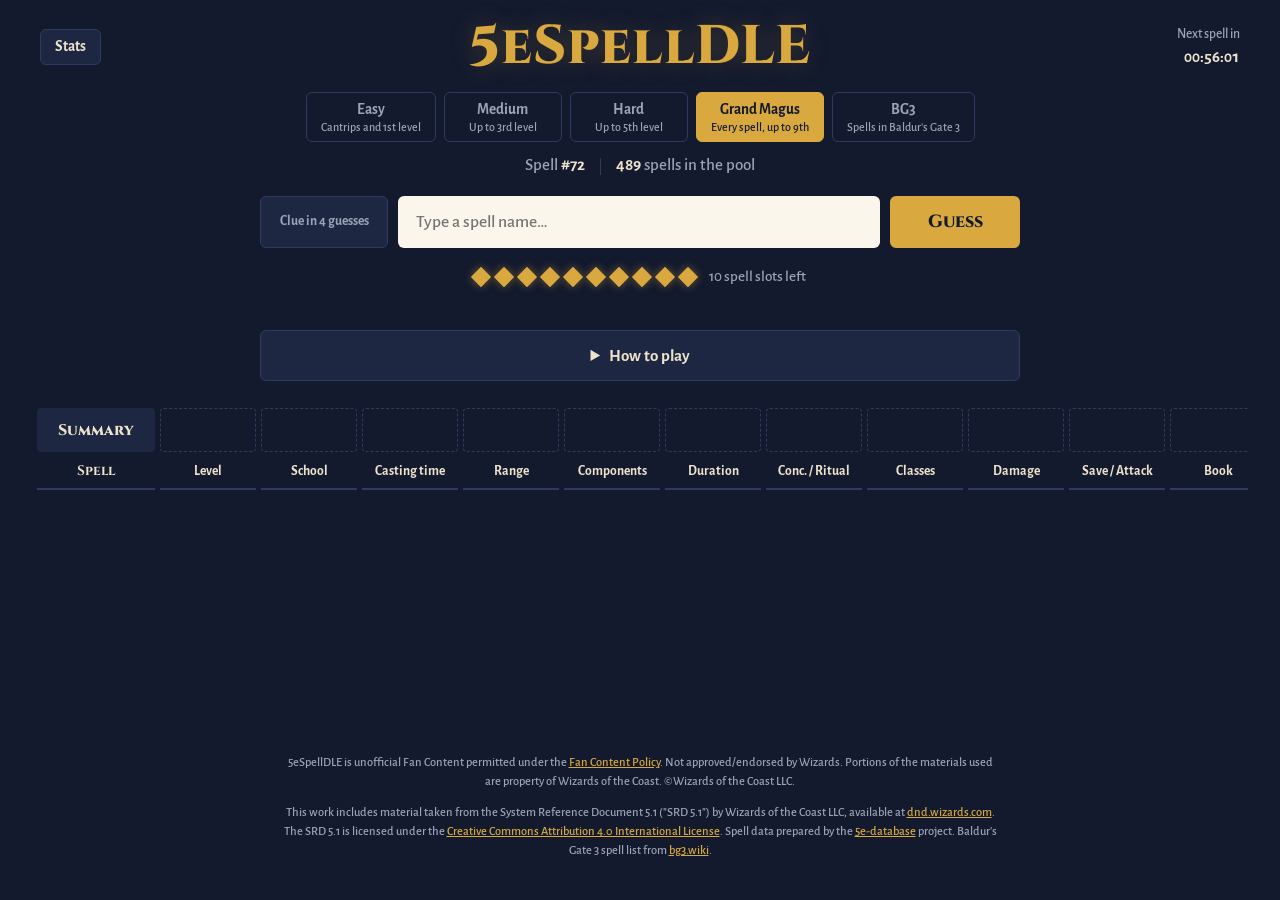
==== index.html @ 7372e5eb "Added difficulty/gamemodes" ====
<!DOCTYPE html>
<html lang="en">
<head>
  <meta charset="utf-8">
  <meta name="viewport" content="width=device-width, initial-scale=1">
  <title>5eSpellDLE – guess the daily D&amp;D 5e spell</title>
  <meta name="description" content="A daily guessing game for Dungeons & Dragons 5th edition spells.">
  <link rel="icon" href="data:image/svg+xml,<svg xmlns='http://www.w3.org/2000/svg' viewBox='0 0 100 100'><text y='.9em' font-size='90'>📜</text></svg>">
  <link rel="preconnect" href="https://fonts.googleapis.com">
  <link rel="preconnect" href="https://fonts.gstatic.com" crossorigin>
  <link href="https://fonts.googleapis.com/css2?family=Cinzel:wght@600;800&family=Alegreya+Sans:wght@400;500;700;800&display=swap" rel="stylesheet">
  <link rel="stylesheet" href="style.css">
</head>
<body>
  <header class="top">
    <button class="icon-btn" id="stats-btn" type="button" aria-haspopup="dialog">Stats</button>
    <h1 class="title">5eSpellDLE</h1>
    <div class="next">
      <span>Next spell in</span>
      <strong id="countdown">--:--:--</strong>
    </div>
  </header>

  <nav class="modes" id="modes" aria-label="Game mode"></nav>

  <main>
    <p class="meta">
      Spell <strong id="puzzle-no">#1</strong>
      <span class="sep" aria-hidden="true"></span>
      <strong id="spell-count">0</strong> spells in the pool
    </p>

    <div class="guess-bar">
      <button type="button" class="clue-btn" id="clue-btn" disabled>Clue in 4 guesses</button>
      <div class="combo">
        <input id="guess-input" type="text" autocomplete="off" spellcheck="false"
               placeholder="Type a spell name…"
               role="combobox" aria-autocomplete="list" aria-expanded="false" aria-controls="suggestions">
        <ul id="suggestions" role="listbox" hidden></ul>
      </div>
      <button type="button" class="guess-btn" id="guess-btn">Guess</button>
    </div>

    <p id="clue" class="clue" hidden></p>

    <div class="slots-row">
      <div id="slots" class="slots" aria-hidden="true"></div>
      <span id="slots-label">10 spell slots left</span>
    </div>

    <p id="message" class="message" role="status" aria-live="polite"></p>

    <section id="result" class="result" hidden></section>

    <details class="how">
      <summary>How to play</summary>
      <p>Guess today's spell. Each mode has its own daily spell, so you can play all of them. Each guess shows how its properties compare with the answer.</p>
      <ul>
        <li><span class="chip good">Green</span> is an exact match.</li>
        <li><span class="chip part">Yellow</span> is a partial match: some components, classes, damage types or saves overlap.</li>
        <li><span class="chip bad">Red</span> is no match. An arrow means the answer's level, casting time, range or duration is higher (▲) or lower (▼). On Book, ▲ means the answer comes from a newer book.</li>
      </ul>
      <p>Books run in release order: PHB, SCAG, Xanathar's, Tasha's, Fizban's, Strixhaven. Class lists are as printed in each book, without Tasha's optional additions. BG3 mode uses tabletop stats, and accepts BG3 names like Bone Chill.</p>
      <p>You have 10 spell slots. After 4 guesses you can reveal a clue. A new spell appears at midnight, your time.</p>
    </details>

    <div class="board-wrap">
      <table class="board" id="board">
        <thead>
          <tr class="summary" id="summary-row"></tr>
          <tr id="header-row"></tr>
        </thead>
        <tbody id="rows"></tbody>
      </table>
    </div>
  </main>

  <dialog id="stats-dialog" class="stats">
    <form method="dialog"><button class="close" aria-label="Close stats">×</button></form>
    <h2 id="stats-title">Your stats</h2>
    <div class="stat-grid" id="stat-grid"></div>
    <h3>Guess distribution</h3>
    <ol class="dist" id="dist"></ol>
  </dialog>

  <footer>
    <p>5eSpellDLE is unofficial Fan Content permitted under the <a href="https://company.wizards.com/en/legal/fancontentpolicy">Fan Content Policy</a>. Not approved/endorsed by Wizards. Portions of the materials used are property of Wizards of the Coast. ©Wizards of the Coast LLC.</p>
    <p>This work includes material taken from the System Reference Document 5.1 ("SRD 5.1") by Wizards of the Coast LLC, available at
      <a href="https://dnd.wizards.com/resources/systems-reference-document">dnd.wizards.com</a>. The SRD 5.1 is licensed under the
      <a href="https://creativecommons.org/licenses/by/4.0/legalcode">Creative Commons Attribution 4.0 International License</a>.
      Spell data prepared by the <a href="https://github.com/5e-bits/5e-database">5e-database</a> project. Baldur's Gate 3 spell list from <a href="https://bg3.wiki">bg3.wiki</a>.</p>
  </footer>

  <script src="spells.js"></script>
  <script src="game.js"></script>
</body>
</html>
---- style.css ----
/* ---------- Design tokens ---------- */
:root {
  --night: #131a2e;      /* page background */
  --panel: #1d2742;      /* inputs, dialogs */
  --line: #2f3b5e;       /* borders */
  --parchment: #ede3cc;  /* main text */
  --muted: #9aa3b8;      /* secondary text */
  --gold: #d9a93f;       /* title, spell slots, focus */
  --good: #3e8e57;       /* exact match */
  --part: #c79628;       /* partial match */
  --bad: #93302a;        /* no match */
  --tile-w: 96px;
  --name-w: 118px;
  --tile-h: 76px;
  --display: "Cinzel", "Trajan Pro", Georgia, serif;
  --body: "Alegreya Sans", "Segoe UI", system-ui, sans-serif;
}

* { box-sizing: border-box; }

body {
  margin: 0;
  background: var(--night);
  color: var(--parchment);
  font: 500 17px/1.5 var(--body);
  min-height: 100vh;
  display: flex;
  flex-direction: column;
}

a { color: var(--gold); }

:focus-visible { outline: 2px solid var(--gold); outline-offset: 2px; }

/* ---------- Header ---------- */
.top {
  display: grid;
  grid-template-columns: 1fr auto 1fr;
  align-items: center;
  padding: 20px clamp(12px, 4vw, 40px) 4px;
}

.title {
  margin: 0;
  font: 800 clamp(2rem, 6vw, 3.4rem)/1 var(--display);
  color: var(--gold);
  letter-spacing: 0.02em;
  text-shadow: 0 0 24px rgba(217, 169, 63, 0.25);
}

.next { justify-self: end; text-align: right; font-size: 0.85rem; color: var(--muted); }
.next strong { display: block; color: var(--parchment); font-size: 1.05rem; font-variant-numeric: tabular-nums; }

.icon-btn {
  justify-self: start;
  background: var(--panel);
  color: var(--parchment);
  border: 1px solid var(--line);
  border-radius: 6px;
  padding: 8px 14px;
  font: 700 0.95rem var(--body);
  cursor: pointer;
}
.icon-btn:hover { border-color: var(--gold); }

/* ---------- Mode selector ---------- */
.modes {
  display: flex;
  flex-wrap: wrap;
  justify-content: center;
  gap: 8px;
  margin: 14px auto 0;
  padding: 0 12px;
}
.mode {
  display: flex;
  flex-direction: column;
  align-items: center;
  min-width: 118px;
  padding: 8px 14px 7px;
  color: var(--muted);
  background: transparent;
  border: 1px solid var(--line);
  border-radius: 6px;
  font: 700 0.95rem/1.2 var(--body);
  cursor: pointer;
}
.mode small { font-weight: 500; font-size: 0.75rem; }
.mode:hover { color: var(--parchment); border-color: var(--muted); }
.mode[aria-pressed="true"] { color: var(--night); background: var(--gold); border-color: var(--gold); }
.mode .done { margin-left: 4px; }

/* ---------- Main column ---------- */
main {
  flex: 1;
  width: 100%;
  max-width: 1320px;
  margin: 0 auto;
  padding: 0 clamp(12px, 3vw, 32px);
}

.meta { text-align: center; color: var(--muted); margin: 10px 0 18px; }
.meta strong { color: var(--parchment); }
.sep { display: inline-block; width: 1px; height: 1em; background: var(--line); margin: 0 12px; vertical-align: middle; }

/* ---------- Guess bar ---------- */
.guess-bar {
  display: flex;
  gap: 10px;
  justify-content: center;
  align-items: stretch;
  max-width: 760px;
  margin: 0 auto;
}

.combo { position: relative; flex: 1; }

#guess-input {
  width: 100%;
  height: 52px;
  padding: 0 16px;
  font: 500 1.1rem var(--body);
  color: #1a1a1a;
  background: #faf6ec;
  border: 2px solid transparent;
  border-radius: 6px;
}
#guess-input:focus { outline: none; border-color: var(--gold); }

#suggestions {
  position: absolute;
  z-index: 10;
  top: calc(100% + 4px);
  left: 0; right: 0;
  margin: 0; padding: 4px;
  list-style: none;
  background: var(--panel);
  border: 1px solid var(--line);
  border-radius: 6px;
  box-shadow: 0 12px 30px rgba(0, 0, 0, 0.45);
  max-height: 320px;
  overflow-y: auto;
}
#suggestions li {
  display: flex;
  justify-content: space-between;
  gap: 12px;
  padding: 8px 12px;
  border-radius: 4px;
  cursor: pointer;
}
#suggestions li small { color: var(--muted); }
#suggestions li[aria-selected="true"], #suggestions li:hover { background: var(--line); }

.guess-btn {
  min-width: 130px;
  font: 800 1.1rem var(--display);
  color: var(--night);
  background: var(--gold);
  border: none;
  border-radius: 6px;
  cursor: pointer;
}
.guess-btn:hover { filter: brightness(1.1); }
.guess-btn:disabled { opacity: 0.4; cursor: default; filter: none; }

.clue-btn {
  width: 128px;
  font: 700 0.85rem/1.2 var(--body);
  color: var(--parchment);
  background: var(--panel);
  border: 1px solid var(--line);
  border-radius: 6px;
  cursor: pointer;
}
.clue-btn:disabled { color: var(--muted); cursor: default; }
.clue-btn:not(:disabled) { border-color: var(--gold); }

.clue {
  max-width: 760px;
  margin: 14px auto 0;
  padding: 12px 16px;
  background: var(--panel);
  border-left: 3px solid var(--gold);
  font-style: italic;
}

/* ---------- Spell slots (lives) ---------- */
.slots-row {
  display: flex;
  justify-content: center;
  align-items: center;
  gap: 14px;
  margin: 18px 0 4px;
  color: var(--muted);
  font-size: 0.95rem;
}
.slots { display: flex; gap: 9px; }
.slot {
  width: 14px; height: 14px;
  transform: rotate(45deg);
  border: 2px solid var(--gold);
  background: var(--gold);
  box-shadow: 0 0 8px rgba(217, 169, 63, 0.5);
  transition: background 0.3s, box-shadow 0.3s;
}
.slot.spent { background: transparent; box-shadow: none; opacity: 0.5; }

.message { text-align: center; min-height: 1.5em; margin: 6px 0; color: var(--gold); }

/* ---------- Result banner ---------- */
.result {
  max-width: 760px;
  margin: 8px auto 18px;
  padding: 20px;
  text-align: center;
  background: var(--panel);
  border: 1px solid var(--gold);
  border-radius: 8px;
}
.result h2 { margin: 0 0 6px; font: 800 1.6rem var(--display); color: var(--gold); }
.result p { margin: 4px 0 14px; }
.result button {
  padding: 10px 22px;
  font: 800 1rem var(--display);
  color: var(--night);
  background: var(--gold);
  border: none;
  border-radius: 6px;
  cursor: pointer;
}

/* ---------- How to play ---------- */
.how {
  max-width: 760px;
  margin: 10px auto 22px;
  background: var(--panel);
  border: 1px solid var(--line);
  border-radius: 6px;
  padding: 0 16px;
}
.how summary { cursor: pointer; padding: 12px 0; font-weight: 700; text-align: center; }
.how ul { padding-left: 20px; }
.how li { margin-bottom: 6px; }
.chip { padding: 1px 8px; border-radius: 4px; font-weight: 700; color: #fff; }
.chip.good { background: var(--good); }
.chip.part { background: var(--part); }
.chip.bad { background: var(--bad); }

/* ---------- Board ---------- */
.board-wrap { overflow-x: auto; padding-bottom: 12px; }

.board { border-collapse: separate; border-spacing: 5px; margin: 0 auto; table-layout: fixed; }
.board th, .board td { width: var(--tile-w); min-width: var(--tile-w); max-width: var(--tile-w); hyphens: auto; }
.board .name-col, .board .name, .board .label { width: var(--name-w); min-width: var(--name-w); max-width: var(--name-w); }

.board th {
  width: var(--tile-w);
  padding: 6px 4px 8px;
  font: 700 0.85rem/1.2 var(--body);
  color: var(--parchment);
  border-bottom: 2px solid var(--line);
  vertical-align: bottom;
}
.board th.name-col { font-family: var(--display); }

.tile {
  position: relative;
  width: var(--tile-w);
  height: var(--tile-h);
  padding: 6px 3px;
  text-align: center;
  vertical-align: middle;
  font: 700 0.85rem/1.2 var(--body);
  color: #fff;
  text-shadow: 0 1px 2px rgba(0, 0, 0, 0.6);
  border-radius: 4px;
  overflow: hidden;
}
.tile span { position: relative; z-index: 1; }
.tile.good { background: var(--good); }
.tile.part { background: var(--part); }
.tile.bad  { background: var(--bad); }

/* Big faded arrow behind the text, like the higher/lower hints in the reference game */
.tile.up::before, .tile.down::before {
  position: absolute;
  inset: 0;
  display: grid;
  place-items: center;
  font-size: 4.2rem;
  line-height: 1;
  color: rgba(0, 0, 0, 0.32);
  text-shadow: none;
}
.tile.up::before   { content: "▲"; }
.tile.down::before { content: "▼"; }

.tile.name {
  background: var(--panel);
  border: 1px solid var(--line);
  font-family: var(--display);
  font-size: 0.85rem;
  color: var(--parchment);
}

.summary td {
  height: 44px;
  font-size: 0.8rem;
}
.summary td.empty { background: transparent; border: 1px dashed var(--line); }
.summary td.label {
  font: 800 0.95rem var(--display);
  color: var(--parchment);
  background: var(--panel);
  text-shadow: none;
}
.summary td.bounds { background: var(--panel); color: var(--parchment); border: 1px solid var(--line); text-shadow: none; }

/* Reveal: each tile of a new guess flips in, one after another */
.tile.reveal { animation: flip 0.45s ease-out both; }
@keyframes flip {
  from { transform: rotateX(90deg); opacity: 0; }
  to   { transform: rotateX(0); opacity: 1; }
}
.shake { animation: shake 0.35s; }
@keyframes shake {
  25% { transform: translateX(-6px); }
  75% { transform: translateX(6px); }
}

@media (prefers-reduced-motion: reduce) {
  .tile.reveal, .shake { animation: none; }
}

/* ---------- Stats dialog ---------- */
.stats {
  width: min(420px, 92vw);
  background: var(--panel);
  color: var(--parchment);
  border: 1px solid var(--gold);
  border-radius: 8px;
  padding: 22px 24px;
}
.stats::backdrop { background: rgba(5, 8, 18, 0.7); }
.stats h2 { margin: 0 0 14px; font: 800 1.4rem var(--display); color: var(--gold); text-align: center; }
.stats h3 { margin: 20px 0 8px; font-size: 1rem; }
.close {
  position: absolute; top: 8px; right: 12px;
  background: none; border: none; color: var(--muted);
  font-size: 1.6rem; cursor: pointer;
}
.stat-grid { display: grid; grid-template-columns: repeat(4, 1fr); text-align: center; }
.stat-grid strong { display: block; font: 800 1.6rem var(--display); }
.stat-grid span { font-size: 0.8rem; color: var(--muted); }
.dist { list-style: none; margin: 0; padding: 0; }
.dist li { display: flex; align-items: center; gap: 8px; margin: 3px 0; font-size: 0.85rem; }
.dist li b { width: 1.5em; text-align: right; }
.dist .bar { background: var(--line); color: var(--parchment); padding: 1px 8px; border-radius: 3px; min-width: 24px; text-align: right; }
.dist .bar.today { background: var(--good); }

/* ---------- Footer ---------- */
footer {
  max-width: 760px;
  margin: 30px auto 0;
  padding: 16px 20px 28px;
  font-size: 0.78rem;
  color: var(--muted);
  text-align: center;
}

/* ---------- Small screens ---------- */
@media (max-width: 640px) {
  :root { --tile-w: 86px; --tile-h: 66px; --name-w: 96px; }
  .top { grid-template-columns: auto 1fr auto; gap: 8px; }
  .title { text-align: center; }
  .guess-bar { flex-wrap: wrap; }
  .combo { flex-basis: 100%; order: -1; }
  .clue-btn, .guess-btn { flex: 1; height: 44px; }
  .tile { font-size: 0.8rem; }
}

/* Keep the spell name visible while scrolling the board sideways on phones */
.board .name, .board .name-col, .summary .label { position: sticky; left: 0; z-index: 2; }
.board .name-col { background: var(--night); }

/* Local-testing reset button (only added on localhost / file://) */
.dev-reset {
  position: fixed;
  left: 12px;
  bottom: 12px;
  z-index: 20;
  padding: 6px 12px;
  font: 700 0.8rem var(--body);
  color: var(--parchment);
  background: var(--bad);
  border: 1px dashed var(--parchment);
  border-radius: 6px;
  opacity: 0.8;
  cursor: pointer;
}
.dev-reset:hover { opacity: 1; }
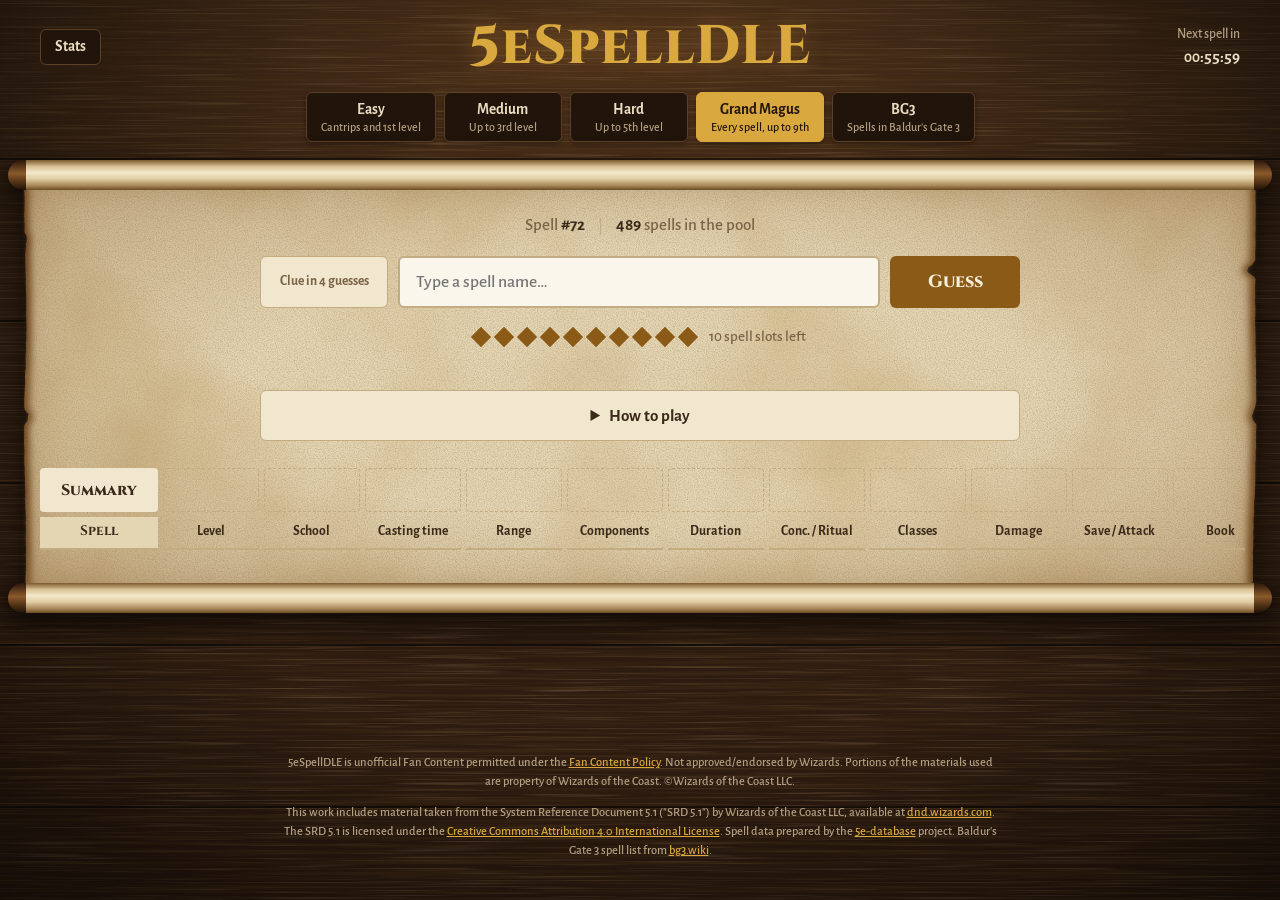
==== commit 184e8a9c: "Updated styling for plain scroll gameboard" ====
--- a/index.html
+++ b/index.html
@@ -24,6 +24,7 @@
   <nav class="modes" id="modes" aria-label="Game mode"></nav>
 
   <main>
+    <div class="paper" aria-hidden="true"></div>
     <p class="meta">
       Spell <strong id="puzzle-no">#1</strong>
       <span class="sep" aria-hidden="true"></span>
--- a/style.css
+++ b/style.css
@@ -1,6 +1,9 @@
 /* ---------- Design tokens ---------- */
 :root {
-  --night: #131a2e;      /* page background */
+  --night: #131a2e;      /* page background colour */
+  --on-gold: #131a2e;    /* text on gold buttons */
+  --texture: none;       /* layered background images (set per theme) */
+  --title-glow: rgba(217, 169, 63, 0.25);
   --panel: #1d2742;      /* inputs, dialogs */
   --line: #2f3b5e;       /* borders */
   --parchment: #ede3cc;  /* main text */
@@ -16,11 +19,148 @@
   --body: "Alegreya Sans", "Segoe UI", system-ui, sans-serif;
 }
 
+/* ---------- Themes ----------
+   Textures are inline SVG noise filters: horizontal streaks for wood grain,
+   fine fibres plus large blotches for parchment. No image files needed. */
+
+/* Tavern: dark oak planks, warm candlelight from above */
+:root[data-theme="tavern"] {
+  --night: #2e1c10;
+  --panel: #21140b;
+  --line: #5c3f27;
+  --parchment: #eadcc0;
+  --muted: #b3a081;
+  --on-gold: #24160c;
+  --title-glow: rgba(255, 176, 80, 0.3);
+  --texture:
+    radial-gradient(ellipse 90% 55% at 50% 0%, rgba(255, 170, 80, 0.13), transparent 70%),
+    radial-gradient(ellipse at center, transparent 50%, rgba(0, 0, 0, 0.55) 100%),
+    repeating-linear-gradient(to bottom,
+      transparent 0 158px,
+      rgba(0, 0, 0, 0.55) 158px 160px,
+      rgba(255, 220, 170, 0.05) 160px 161px,
+      transparent 161px 162px),
+    url("data:image/svg+xml,%3Csvg xmlns='http://www.w3.org/2000/svg' width='640' height='640'%3E%3Cfilter id='g' x='0' y='0' width='100%25' height='100%25'%3E%3CfeTurbulence type='fractalNoise' baseFrequency='0.0035 0.28' numOctaves='4' seed='11' stitchTiles='stitch'/%3E%3CfeColorMatrix values='0 0 0 0 0.07 0 0 0 0 0.035 0 0 0 0 0.01 1.1 0 0 0 -0.45'/%3E%3C/filter%3E%3Crect width='100%25' height='100%25' filter='url(%23g)'/%3E%3C/svg%3E"),
+    url("data:image/svg+xml,%3Csvg xmlns='http://www.w3.org/2000/svg' width='640' height='640'%3E%3Cfilter id='h' x='0' y='0' width='100%25' height='100%25'%3E%3CfeTurbulence type='fractalNoise' baseFrequency='0.008 0.6' numOctaves='2' seed='4' stitchTiles='stitch'/%3E%3CfeColorMatrix values='0 0 0 0 0.75 0 0 0 0 0.5 0 0 0 0 0.28 0 0.7 0 0 -0.38'/%3E%3C/filter%3E%3Crect width='100%25' height='100%25' filter='url(%23h)'/%3E%3C/svg%3E"),
+    linear-gradient(to bottom, #3a2414, #2a190e);
+}
+
+/* Parchment: aged paper for the scroll. Only the play area (and stats) is
+   parchment; the page keeps whatever background data-theme gives it. */
+[data-scroll] main,
+[data-scroll] .stats {
+  --night: #e4d5b3;
+  --panel: #f1e7cf;
+  --line: #c3ab82;
+  --parchment: #3b2a19;   /* "parchment" is the text token; here it's ink */
+  --muted: #7a6346;
+  --gold: #8a5a16;
+  --on-gold: #f7eedb;
+  --title-glow: rgba(138, 90, 22, 0.18);
+  --texture:
+    radial-gradient(ellipse at center, transparent 45%, rgba(120, 75, 25, 0.35) 100%),
+    url("data:image/svg+xml,%3Csvg xmlns='http://www.w3.org/2000/svg' width='700' height='700'%3E%3Cfilter id='m' x='0' y='0' width='100%25' height='100%25'%3E%3CfeTurbulence type='fractalNoise' baseFrequency='0.006' numOctaves='4' seed='3' stitchTiles='stitch'/%3E%3CfeColorMatrix values='0 0 0 0 0.55 0 0 0 0 0.38 0 0 0 0 0.16 1.1 0 0 0 -0.48'/%3E%3C/filter%3E%3Crect width='100%25' height='100%25' filter='url(%23m)'/%3E%3C/svg%3E"),
+    url("data:image/svg+xml,%3Csvg xmlns='http://www.w3.org/2000/svg' width='300' height='300'%3E%3Cfilter id='f' x='0' y='0' width='100%25' height='100%25'%3E%3CfeTurbulence type='fractalNoise' baseFrequency='0.9' numOctaves='2' seed='8' stitchTiles='stitch'/%3E%3CfeColorMatrix values='0 0 0 0 0.35 0 0 0 0 0.25 0 0 0 0 0.12 0.9 0 0 0 -0.35'/%3E%3C/filter%3E%3Crect width='100%25' height='100%25' filter='url(%23f)'/%3E%3C/svg%3E");
+}
+[data-scroll] #guess-input { border-color: var(--line); }
+[data-scroll] .slot { box-shadow: none; }
+
+/* data-scroll: the play area is an unrolled scroll lying on the page background,
+   with a roller at the top and bottom. data-scroll's value picks the variant
+   (only "plain" for now); a variant only changes the knobs below. */
+[data-scroll] main {
+  --roll-h: 30px;
+  --roll-over: 14px;   /* how far the rollers stick out past the paper */
+  /* Variant knobs */
+  --paper-base: var(--night);                     /* parchment colour under the texture */
+  --paper-art: linear-gradient(transparent, transparent); /* decoration drawn on the paper */
+  --rim-bg: var(--texture), #5e3512;              /* what shows along the torn edge */
+  --paper-glow: drop-shadow(0 0 0 transparent);   /* glow that follows the torn outline */
+  --cap: linear-gradient(to bottom, #2a170a, #8a5a2c 45%, #5a3718 70%, #1f1107);  /* roller end caps */
+  position: relative;
+  flex: 0 0 auto;
+  width: min(1320px, 100% - 2 * max(20px, var(--roll-over) + 8px));
+  margin: calc(18px + var(--roll-h) / 2) auto calc(var(--roll-h) / 2);
+  padding: calc(var(--roll-h) / 2 + 12px) clamp(12px, 1vw, 28px) calc(var(--roll-h) / 2 + 16px);
+  color: var(--parchment);   /* body's text colour resolves to the page's ink, so reset it on the paper */
+  isolation: isolate;
+  /* Shadow follows the torn outline of the paper, not the element's box */
+  filter: drop-shadow(0 14px 16px rgba(0, 0, 0, 0.5)) drop-shadow(0 3px 4px rgba(0, 0, 0, 0.35));
+}
+
+/* The paper sits behind main's content on its own layer so the torn-edge masks
+   don't also clip the rollers. Three layers:
+     .paper          unmasked, carries the glow so it can follow the torn shape
+     .paper::before  the rim colour, cut to the torn outline
+     .paper::after   the clean parchment, same tear pulled inward and blurred,
+                     so the rim shows as a soft band that follows every bite */
+.paper { display: none; }
+[data-scroll] .paper {
+  display: block;
+  position: absolute;
+  inset: 0;
+  z-index: -1;
+  filter: var(--paper-glow);
+}
+[data-scroll] .paper::before,
+[data-scroll] .paper::after {
+  content: "";
+  position: absolute;
+  inset: 0;
+  --edge-mask:
+    var(--edge-left) left top / var(--tear-w) auto repeat-y,
+    var(--edge-right) right top / var(--tear-w) auto repeat-y,
+    linear-gradient(#000, #000) center / calc(100% - 2 * var(--tear-w) + 2px) 100% no-repeat;
+  -webkit-mask: var(--edge-mask);
+  mask: var(--edge-mask);
+}
+[data-scroll] .paper::before {
+  --edge-left: var(--tear-left);
+  --edge-right: var(--tear-right);
+  background: var(--rim-bg);
+}
+[data-scroll] .paper::after {
+  --edge-left: var(--rim-left);
+  --edge-right: var(--rim-right);
+  background: var(--paper-art), var(--texture), var(--paper-base);
+  box-shadow: inset 0 0 40px rgba(110, 70, 25, 0.4);
+}
+
+[data-scroll] main::before,
+[data-scroll] main::after {
+  content: "";
+  position: absolute;
+  left: calc(-1 * var(--roll-over));
+  right: calc(-1 * var(--roll-over));
+  height: var(--roll-h);
+  border-radius: calc(var(--roll-h) / 2);
+  background:
+    var(--cap) left / 18px 100% no-repeat,
+    var(--cap) right / 18px 100% no-repeat,
+    /* the rolled paper: shaded like a cylinder */
+    linear-gradient(to bottom, #7a5a2e, #d9c296 22%, #f4e8cb 42%, #e2cfa6 62%, #a9885a 85%, #6b4c24);
+  z-index: 3;
+}
+[data-scroll] main::before { top: calc(-1 * var(--roll-h) / 2); }
+[data-scroll] main::after  { bottom: calc(-1 * var(--roll-h) / 2); }
+[data-scroll] footer { margin-top: auto; }
+
+/* scroll-edges:start (generated by tools/scroll_edges.py, don't edit by hand) */
+[data-scroll] .paper {
+  --tear-w: 46px;
+  --tear-left: url("data:image/svg+xml,%3Csvg xmlns='http://www.w3.org/2000/svg' width='46' height='613'%3E%3Cpath d='M46,0 L2.7,0 L2.5,5 L2.4,10 L2.2,15 L2.5,20 L2.6,25 L2.6,30 L2.4,35 L2.3,40 L2.4,45 L2.6,50 L2.6,55 L2.5,57 L3.4,59 L4.4,61 L4.7,63 L4.7,65 L4.3,67 L3.9,69 L4.1,71 L3.8,73 L3.6,75 L3.3,77 L3.2,79 L3.1,81 L3.4,83 L3.2,88 L3.5,93 L3.5,98 L3.9,103 L3.7,108 L3.9,113 L4,118 L4.3,123 L4.1,128 L4.3,133 L4.2,138 L4.3,143 L4.4,148 L4.6,153 L4.3,158 L4.4,163 L3.9,168 L4.2,173 L3.8,178 L3.6,183 L3.7,188 L3.7,193 L3.1,198 L3,203 L3.1,208 L2.8,213 L2.6,218 L2.3,223 L2.2,228 L2.4,233 L3.1,235 L4.8,237 L6.4,239 L5.9,241 L5.7,243 L5.7,245 L4.4,247 L2.7,249 L2,251 L2.1,253 L2.1,258 L2.2,263 L2,268 L2.4,273 L2.5,278 L2.2,283 L2.3,288 L2.7,293 L2.6,298 L3,303 L2.9,308 L3.1,313 L3.3,318 L3.1,323 L3.3,328 L3.4,333 L3.7,338 L3.8,343 L3.6,348 L4,353 L3.8,358 L3.7,363 L3.8,368 L4.1,373 L3.9,378 L3.9,383 L4,388 L3.9,393 L3.8,398 L3.5,403 L3.5,408 L3.6,413 L3.5,418 L11.2,423 L17.6,425 L16.5,427 L15.8,429 L14.7,431 L10.9,433 L6.2,435 L3.3,437 L3.2,439 L3.2,444 L3.2,449 L3,454 L3.1,459 L2.9,464 L2.8,469 L2.9,474 L3,479 L3.3,484 L3.2,489 L3.2,494 L3.3,499 L3.1,504 L3.4,509 L3.5,514 L3.4,519 L3.4,524 L3.5,529 L3.4,534 L3.6,539 L3.4,544 L3.3,549 L3.4,554 L3.6,559 L3.6,564 L3.4,569 L3.5,574 L3.2,579 L2.9,584 L3,589 L2.9,594 L2.7,599 L2.9,604 L2.7,613 L46,613 Z'/%3E%3C/svg%3E");
+  --tear-right: url("data:image/svg+xml,%3Csvg xmlns='http://www.w3.org/2000/svg' width='46' height='787'%3E%3Cpath d='M0,0 L43.7,0 L43.8,5 L43.5,10 L43.6,15 L43.5,20 L43.5,25 L43.7,30 L43.7,35 L43.7,40 L43.5,45 L43.6,50 L43.6,55 L43.3,60 L43.5,65 L43.6,70 L43.3,75 L43.2,80 L43.3,85 L40,90 L36.6,92 L36,94 L35.1,96 L36.6,98 L39.5,100 L42.2,102 L43.4,104 L43.4,106 L43.1,111 L43.1,116 L43.3,121 L43,126 L43.4,131 L43.4,136 L43.3,141 L43.1,146 L43.2,151 L43.5,156 L43.6,161 L43.5,166 L43.6,171 L43.8,176 L43.6,181 L44.1,186 L43.9,191 L44.1,196 L43.9,201 L44.3,206 L44.1,211 L44.1,216 L44.2,221 L44.3,226 L43.8,228 L43.5,230 L43.1,232 L42.3,234 L41.5,236 L41.2,238 L40.1,240 L40.3,242 L40.6,244 L41.8,246 L43.5,248 L44.5,250 L44.3,252 L44.1,257 L44.1,262 L44,267 L44.2,272 L43.7,277 L43.9,282 L43.4,287 L43.4,292 L43.3,297 L43.3,302 L43.3,307 L43.1,312 L42.8,317 L42.7,322 L42.1,327 L42,332 L42.2,337 L41.7,342 L41.5,347 L41.7,352 L41.2,357 L41.5,362 L41.2,367 L41.3,372 L40.8,377 L41,382 L40.9,387 L41,392 L40.8,397 L40.9,402 L40.7,407 L40.6,412 L40.9,417 L41.1,422 L41.1,427 L41.2,432 L41.1,437 L41.5,442 L41.6,447 L41.4,452 L41.8,457 L39.7,459 L37.4,461 L38.1,463 L38.2,465 L38.9,467 L39.6,469 L40.1,471 L41.2,473 L41.5,475 L42.3,477 L42.4,479 L42.5,484 L42.3,489 L42.6,494 L42.8,499 L42.8,504 L43.1,509 L42.7,514 L43.2,519 L43.1,524 L43.1,529 L43.2,534 L42.9,539 L43.3,544 L43.2,549 L42.9,554 L42.9,559 L43.1,564 L43.2,569 L43.1,574 L43,579 L42.5,584 L42.5,589 L42.7,594 L42.4,599 L42.6,604 L42.2,609 L42.4,614 L42,619 L42,621 L36.8,623 L35.4,625 L36.1,627 L36.7,629 L35,631 L42,633 L42.2,635 L41.7,640 L41.8,645 L41.7,650 L41.8,655 L42,660 L42,665 L41.9,670 L41.7,675 L42,680 L42.1,685 L41.9,690 L42.2,695 L42,700 L42.5,705 L42.3,710 L42.7,715 L42.4,720 L42.8,725 L42.8,730 L42.9,735 L43.1,740 L43.2,745 L43.1,750 L43.1,755 L43.5,760 L43.3,765 L43.7,770 L43.4,775 L43.4,780 L43.7,787 L0,787 Z'/%3E%3C/svg%3E");
+  --rim-left: url("data:image/svg+xml,%3Csvg xmlns='http://www.w3.org/2000/svg' xmlns:x='http://www.w3.org/1999/xlink' width='46' height='613'%3E%3Cfilter id='b' x='-50%25' y='-10%25' width='200%25' height='120%25'%3E%3CfeGaussianBlur stdDeviation='3.5'/%3E%3C/filter%3E%3Cg filter='url%28%23b%29'%3E%3Cpath id='p' d='M66,0 L6.6,0 L6.7,5 L6.5,10 L6.3,15 L6.6,20 L6.7,25 L6.7,30 L6.6,35 L6.6,40 L6.7,45 L7.1,50 L7.1,55 L6.9,57 L8,59 L9,61 L9.3,63 L9.3,65 L9.1,67 L8.8,69 L9,71 L8.6,73 L8.6,75 L8.2,77 L8.2,79 L8.2,81 L8.5,83 L8.4,88 L8.8,93 L8.7,98 L9.1,103 L8.8,108 L9.1,113 L9.1,118 L9.3,123 L9,128 L9.1,133 L9.1,138 L9,143 L9,148 L9.3,153 L9,158 L9.3,163 L8.9,168 L9.1,173 L8.8,178 L8.7,183 L8.8,188 L8.6,193 L8.1,198 L8.1,203 L8.3,208 L8,213 L7.7,218 L7.5,223 L7.3,228 L7.5,233 L8.1,235 L9.8,237 L11.3,239 L11,241 L10.7,243 L10.5,245 L9.2,247 L7.7,249 L6.9,251 L6.9,253 L7,258 L7.2,263 L7.2,268 L7.5,273 L7.6,278 L7.3,283 L7.3,288 L7.8,293 L7.7,298 L8.1,303 L8.1,308 L8.2,313 L8.2,318 L8,323 L8,328 L8,333 L8.4,338 L8.5,343 L8.2,348 L8.5,353 L8.3,358 L8.4,363 L8.6,368 L8.7,373 L8.6,378 L8.6,383 L8.7,388 L8.7,393 L8.6,398 L8.5,403 L8.5,408 L8.6,413 L8.5,418 L16.3,423 L22.6,425 L21.5,427 L20.7,429 L19.8,431 L15.9,433 L11.4,435 L8.4,437 L8.4,439 L8.5,444 L8.6,449 L8.4,454 L8.5,459 L8.2,464 L8.1,469 L8.3,474 L8.4,479 L8.6,484 L8.3,489 L8.2,494 L8.2,499 L7.8,504 L7.9,509 L8,514 L7.8,519 L7.9,524 L8.1,529 L8.3,534 L8.6,539 L8.4,544 L8.5,549 L8.4,554 L8.5,559 L8.6,564 L8.5,569 L8.5,574 L8.2,579 L7.9,584 L8.1,589 L7.9,594 L7.6,599 L7.6,604 L7.5,613 L66,613 Z'/%3E%3Cuse x:href='%23p' y='-613'/%3E%3Cuse x:href='%23p' y='613'/%3E%3C/g%3E%3C/svg%3E");
+  --rim-right: url("data:image/svg+xml,%3Csvg xmlns='http://www.w3.org/2000/svg' xmlns:x='http://www.w3.org/1999/xlink' width='46' height='787'%3E%3Cfilter id='b' x='-50%25' y='-10%25' width='200%25' height='120%25'%3E%3CfeGaussianBlur stdDeviation='3.5'/%3E%3C/filter%3E%3Cg filter='url%28%23b%29'%3E%3Cpath id='p' d='M-20,0 L39.3,0 L39.2,5 L38.9,10 L39.1,15 L39.1,20 L39.1,25 L39.1,30 L39.2,35 L39.1,40 L38.9,45 L38.9,50 L39,55 L38.5,60 L38.7,65 L38.8,70 L38.4,75 L38.2,80 L38.2,85 L35,90 L31.8,92 L31.1,94 L30.2,96 L31.6,98 L34.4,100 L37.2,102 L38.3,104 L38.2,106 L37.9,111 L37.8,116 L38,121 L37.6,126 L38.2,131 L38.1,136 L38.1,141 L37.8,146 L38,151 L38.4,156 L38.4,161 L38.4,166 L38.5,171 L38.9,176 L38.5,181 L39.1,186 L38.9,191 L39,196 L38.8,201 L39.4,206 L39.3,211 L39.2,216 L39.3,221 L39.5,226 L38.9,228 L38.7,230 L38.1,232 L37.5,234 L36.7,236 L36.4,238 L35.5,240 L35.5,242 L35.6,244 L37,246 L38.7,248 L39.6,250 L39.3,252 L39.2,257 L39.2,262 L39.2,267 L39.3,272 L38.9,277 L38.9,282 L38.6,287 L38.5,292 L38.4,297 L38.3,302 L38.1,307 L38.1,312 L37.9,317 L37.7,322 L37.2,327 L37,332 L37.2,337 L36.5,342 L36.2,347 L36.5,352 L36,357 L36.2,362 L35.8,367 L35.9,372 L35.6,377 L35.8,382 L35.7,387 L35.9,392 L35.7,397 L35.9,402 L35.8,407 L35.8,412 L35.9,417 L36.1,422 L35.9,427 L36.2,432 L36.2,437 L36.7,442 L37,447 L36.8,452 L37.2,457 L34.9,459 L32.7,461 L33.3,463 L33.5,465 L34.1,467 L35,469 L35.3,471 L36.5,473 L36.9,475 L37.5,477 L37.6,479 L37.6,484 L37.4,489 L37.8,494 L38.1,499 L38.3,504 L38.3,509 L38.1,514 L38.7,519 L38.6,524 L38.4,529 L38.4,534 L38,539 L38.5,544 L38.4,549 L38,554 L37.9,559 L37.9,564 L37.8,569 L37.7,574 L37.7,579 L37.3,584 L37.2,589 L37.6,594 L37.4,599 L37.7,604 L37.3,609 L37.6,614 L37.2,619 L37.2,621 L32,623 L30.7,625 L31.3,627 L32,629 L30.3,631 L37.4,633 L37.7,635 L37.1,640 L37,645 L37,650 L37,655 L37,660 L37.1,665 L37.1,670 L37,675 L37,680 L37,685 L36.9,690 L37.2,695 L37.1,700 L37.6,705 L37.3,710 L37.8,715 L37.6,720 L38.1,725 L38,730 L38.2,735 L38.3,740 L38.5,745 L38.3,750 L38.3,755 L38.7,760 L38.5,765 L39,770 L38.7,775 L38.7,780 L38.9,787 L-20,787 Z'/%3E%3Cuse x:href='%23p' y='-787'/%3E%3Cuse x:href='%23p' y='787'/%3E%3C/g%3E%3C/svg%3E");
+}
+/* scroll-edges:end */
+
 * { box-sizing: border-box; }
 
 body {
   margin: 0;
-  background: var(--night);
+  background: var(--texture), var(--night);
+  background-attachment: fixed;
   color: var(--parchment);
   font: 500 17px/1.5 var(--body);
   min-height: 100vh;
@@ -45,7 +185,7 @@
   font: 800 clamp(2rem, 6vw, 3.4rem)/1 var(--display);
   color: var(--gold);
   letter-spacing: 0.02em;
-  text-shadow: 0 0 24px rgba(217, 169, 63, 0.25);
+  text-shadow: 0 0 24px var(--title-glow);
 }
 
 .next { justify-self: end; text-align: right; font-size: 0.85rem; color: var(--muted); }
@@ -78,16 +218,18 @@
   align-items: center;
   min-width: 118px;
   padding: 8px 14px 7px;
-  color: var(--muted);
-  background: transparent;
+  color: var(--parchment);
+  background: var(--panel);   /* solid, so the label reads over a textured background */
   border: 1px solid var(--line);
   border-radius: 6px;
+  box-shadow: 0 2px 6px rgba(0, 0, 0, 0.35);
   font: 700 0.95rem/1.2 var(--body);
   cursor: pointer;
 }
-.mode small { font-weight: 500; font-size: 0.75rem; }
-.mode:hover { color: var(--parchment); border-color: var(--muted); }
-.mode[aria-pressed="true"] { color: var(--night); background: var(--gold); border-color: var(--gold); }
+.mode small { font-weight: 500; font-size: 0.75rem; color: var(--muted); }
+.mode:hover { border-color: var(--gold); }
+.mode[aria-pressed="true"] { color: var(--on-gold); background: var(--gold); border-color: var(--gold); }
+.mode[aria-pressed="true"] small { color: inherit; }
 .mode .done { margin-left: 4px; }
 
 /* ---------- Main column ---------- */
@@ -155,7 +297,7 @@
 .guess-btn {
   min-width: 130px;
   font: 800 1.1rem var(--display);
-  color: var(--night);
+  color: var(--on-gold);
   background: var(--gold);
   border: none;
   border-radius: 6px;
@@ -223,7 +365,7 @@
 .result button {
   padding: 10px 22px;
   font: 800 1rem var(--display);
-  color: var(--night);
+  color: var(--on-gold);
   background: var(--gold);
   border: none;
   border-radius: 6px;
@@ -392,11 +534,12 @@
   z-index: 20;
   padding: 6px 12px;
   font: 700 0.8rem var(--body);
-  color: var(--parchment);
+  color: #fff;
   background: var(--bad);
-  border: 1px dashed var(--parchment);
+  border: 1px dashed #fff;
   border-radius: 6px;
   opacity: 0.8;
   cursor: pointer;
 }
 .dev-reset:hover { opacity: 1; }
+.dev-look { left: auto; right: 12px; background: #444; }
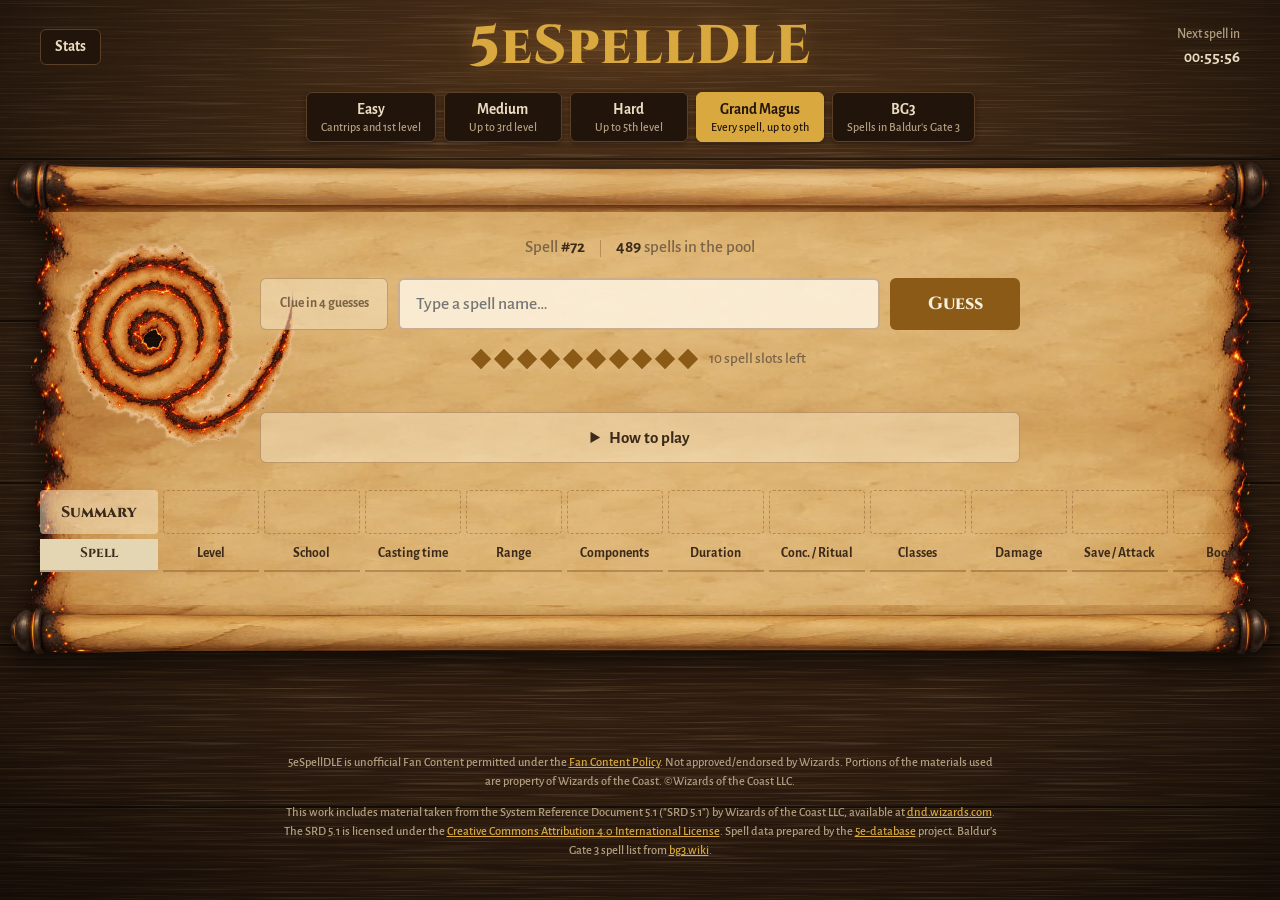
==== commit b6c1a9ee: "Added divine intervention and evocation theme" ====
--- a/index.html
+++ b/index.html
@@ -14,7 +14,7 @@
 <body>
   <header class="top">
     <button class="icon-btn" id="stats-btn" type="button" aria-haspopup="dialog">Stats</button>
-    <h1 class="title">5eSpellDLE</h1>
+    <h1 class="title">5eSpell<span id="egg-d">D</span>LE</h1>
     <div class="next">
       <span>Next spell in</span>
       <strong id="countdown">--:--:--</strong>
--- a/style.css
+++ b/style.css
@@ -12,6 +12,7 @@
   --good: #3e8e57;       /* exact match */
   --part: #c79628;       /* partial match */
   --bad: #93302a;        /* no match */
+  --divine: #7a4db3;     /* revealed by divine intervention (easter egg) */
   --tile-w: 96px;
   --name-w: 118px;
   --tile-h: 76px;
@@ -145,6 +146,63 @@
 [data-scroll] main::after  { bottom: calc(-1 * var(--roll-h) / 2); }
 [data-scroll] footer { margin-top: auto; }
 
+/* ---------- School scrolls ----------
+   One block per school. Painted schools swap the CSS paper and rollers for
+   artwork in img/<school>/ (built from img/raw/<school>/ by
+   tools/scroll_assets.py). Schools without a block use the plain scroll. */
+
+/* Evocation: a scroll that's been set alight */
+[data-scroll="evocation"] main {
+  --roll-h: 52px;
+  --edge-w: 52px;   /* on-screen width of each burnt edge */
+  --sigil: left 26px top 34px / 250px auto no-repeat;   /* where the sigil (and its hole) sit */
+  /* Experiment: let the painted paper show through the UI instead of pale cream boxes */
+  --panel: rgba(250, 234, 200, 0.5);
+  --line: rgba(110, 60, 20, 0.35);
+}
+[data-scroll="evocation"] #guess-input { background: rgba(255, 247, 230, 0.82); }
+[data-scroll="evocation"] #suggestions { background: #f6e8cc; }   /* stays solid: it opens over the board
+/* The sheet: burnt edges stay a fixed width, the middle stretches sideways,
+   and the whole strip repeats downwards as the board grows */
+[data-scroll="evocation"] .paper::before {
+  background: none;
+  border-style: solid;
+  border-width: 0 var(--edge-w);
+  border-image: url("img/evocation/middle.webp") 0 100 fill / 0 var(--edge-w) / 0 stretch round;
+  /* cut the sigil's burnt-through hole out of the sheet too, so it's see-through */
+  -webkit-mask: url("img/evocation/sigil-hole.webp") var(--sigil), linear-gradient(#000, #000);
+  mask: url("img/evocation/sigil-hole.webp") var(--sigil), linear-gradient(#000, #000);
+  -webkit-mask-composite: xor;
+  mask-composite: exclude;
+}
+/* The burning sigil, in the open space left of the guess input */
+[data-scroll="evocation"] .paper::after {
+  -webkit-mask: none;
+  mask: none;
+  box-shadow: none;
+  background: url("img/evocation/sigil.webp") var(--sigil);
+}
+/* Rollers: the end caps keep their shape, the roll stretches between them */
+[data-scroll="evocation"] main::before,
+[data-scroll="evocation"] main::after {
+  background: none;
+  border-radius: 0;
+  border-style: solid;
+}
+[data-scroll="evocation"] main::before {
+  border-width: 0 66px;
+  border-image: url("img/evocation/roll-top.webp") 0 152 fill / 0 66px / 0 stretch;
+}
+[data-scroll="evocation"] main::after {
+  border-width: 0 69px;
+  border-image: url("img/evocation/roll-bottom.webp") 0 160 fill / 0 69px / 0 stretch;
+}
+/* On phones the sigil would sit under the input, so leave it out */
+@media (max-width: 700px) {
+  [data-scroll="evocation"] .paper::before { -webkit-mask: none; mask: none; }
+  [data-scroll="evocation"] .paper::after { background: none; }
+}
+
 /* scroll-edges:start (generated by tools/scroll_edges.py, don't edit by hand) */
 [data-scroll] .paper {
   --tear-w: 46px;
@@ -186,7 +244,11 @@
   color: var(--gold);
   letter-spacing: 0.02em;
   text-shadow: 0 0 24px var(--title-glow);
-}
+  /* the "D" is clicked repeatedly for an easter egg: don't highlight the title */
+  -webkit-user-select: none;
+  user-select: none;
+}
+#egg-d { touch-action: manipulation; }   /* rapid taps shouldn't double-tap zoom on phones */
 
 .next { justify-self: end; text-align: right; font-size: 0.85rem; color: var(--muted); }
 .next strong { display: block; color: var(--parchment); font-size: 1.05rem; font-variant-numeric: tabular-nums; }
@@ -423,6 +485,7 @@
 .tile.good { background: var(--good); }
 .tile.part { background: var(--part); }
 .tile.bad  { background: var(--bad); }
+.tile.blessed { background: var(--divine); box-shadow: 0 0 10px rgba(160, 110, 230, 0.55); }
 
 /* Big faded arrow behind the text, like the higher/lower hints in the reference game */
 .tile.up::before, .tile.down::before {
@@ -525,6 +588,99 @@
 /* Keep the spell name visible while scrolling the board sideways on phones */
 .board .name, .board .name-col, .summary .label { position: sticky; left: 0; z-index: 2; }
 .board .name-col { background: var(--night); }
+
+/* ---------- Easter egg: divine intervention ----------
+   The die is ported from the tavern dice tray (clipped shape, tumble, pop). */
+.divine {
+  position: fixed;
+  top: 74px;
+  right: clamp(12px, 3vw, 40px);
+  z-index: 30;
+  display: flex;
+  align-items: center;
+  gap: 14px;
+  padding: 10px 16px 12px 12px;
+  color: var(--parchment);
+  background: var(--panel);
+  border: 1px solid var(--gold);
+  border-radius: 8px;
+  box-shadow: 0 10px 28px rgba(0, 0, 0, 0.5);
+}
+.divine-text { display: flex; flex-direction: column; line-height: 1.2; }
+.divine-text strong { font: 700 0.95rem var(--display); color: var(--gold); }
+.divine-text span { font-size: 0.8rem; color: var(--muted); }
+.divine-result { min-height: 1.3em; margin-top: 3px; font: 800 1rem var(--display); }
+.divine-result.success { color: #6fd08c; text-shadow: 0 0 10px rgba(111, 208, 140, 0.6); }
+.divine-result.failed { color: #e07b6a; }
+
+.divine-die {
+  --die: #3a2f22; --edge: #d8b45a;
+  position: relative;
+  width: 56px; height: 56px;
+  display: inline-grid;
+  place-items: center;
+}
+.divine-shape {
+  position: absolute; inset: 0;
+  background: linear-gradient(155deg, color-mix(in srgb, var(--edge) 55%, var(--die)), var(--die) 60%);
+  filter: drop-shadow(0 3px 4px rgba(0, 0, 0, 0.5));
+  clip-path: polygon(50% 0%, 92% 34%, 74% 100%, 26% 100%, 8% 34%);   /* d10 silhouette */
+}
+.divine-face {
+  position: relative; z-index: 1;
+  transform: translateY(6%);
+  font: 800 1rem var(--body);
+  color: #fbf1da;
+  text-shadow: 0 0 3px #000, 0 1px 2px #000;
+}
+.divine-kind {
+  position: absolute; bottom: -15px; z-index: 1;
+  font-size: 0.62rem; letter-spacing: 0.05em; text-transform: uppercase;
+  color: var(--muted);
+}
+.divine-die.rolling { animation: divine-tumble 0.28s linear infinite; }
+.divine-die.settled { animation: divine-pop 0.3s ease-out; }
+@keyframes divine-tumble {
+  0%   { transform: translateY(0) rotate(-7deg); }
+  25%  { transform: translateY(-5px) rotate(5deg); }
+  50%  { transform: translateY(0) rotate(-4deg); }
+  75%  { transform: translateY(-3px) rotate(6deg); }
+  100% { transform: translateY(0) rotate(-7deg); }
+}
+@keyframes divine-pop {
+  0%   { transform: scale(1.28); }
+  60%  { transform: scale(0.94); }
+  100% { transform: scale(1); }
+}
+
+/* The snap: a fade that sweeps left to right while dust drifts off */
+.divine.dissolving {
+  -webkit-mask: linear-gradient(to right, transparent 40%, #000 60%) 100% 0 / 250% 100% no-repeat;
+  mask: linear-gradient(to right, transparent 40%, #000 60%) 100% 0 / 250% 100% no-repeat;
+  animation: divine-snap 1.8s ease-in forwards;
+}
+@keyframes divine-snap {
+  to { -webkit-mask-position: 0 0; mask-position: 0 0; filter: blur(1px); }
+}
+.dust {
+  position: fixed;
+  z-index: 31;
+  border-radius: 1px;
+  pointer-events: none;
+  opacity: 0;
+  animation: dust-drift 1.6s ease-out forwards;
+}
+@keyframes dust-drift {
+  0%   { opacity: 1; transform: translate(0, 0) rotate(0); }
+  100% { opacity: 0; transform: translate(var(--dx), var(--dy)) rotate(160deg) scale(0.4); }
+}
+@media (prefers-reduced-motion: reduce) {
+  .divine-die.rolling, .divine-die.settled { animation: none; }
+}
+/* Narrower screens: sit over the top-right corner instead of beside the mode buttons */
+@media (max-width: 1340px) {
+  .divine { top: 8px; right: 8px; }
+}
 
 /* Local-testing reset button (only added on localhost / file://) */
 .dev-reset {
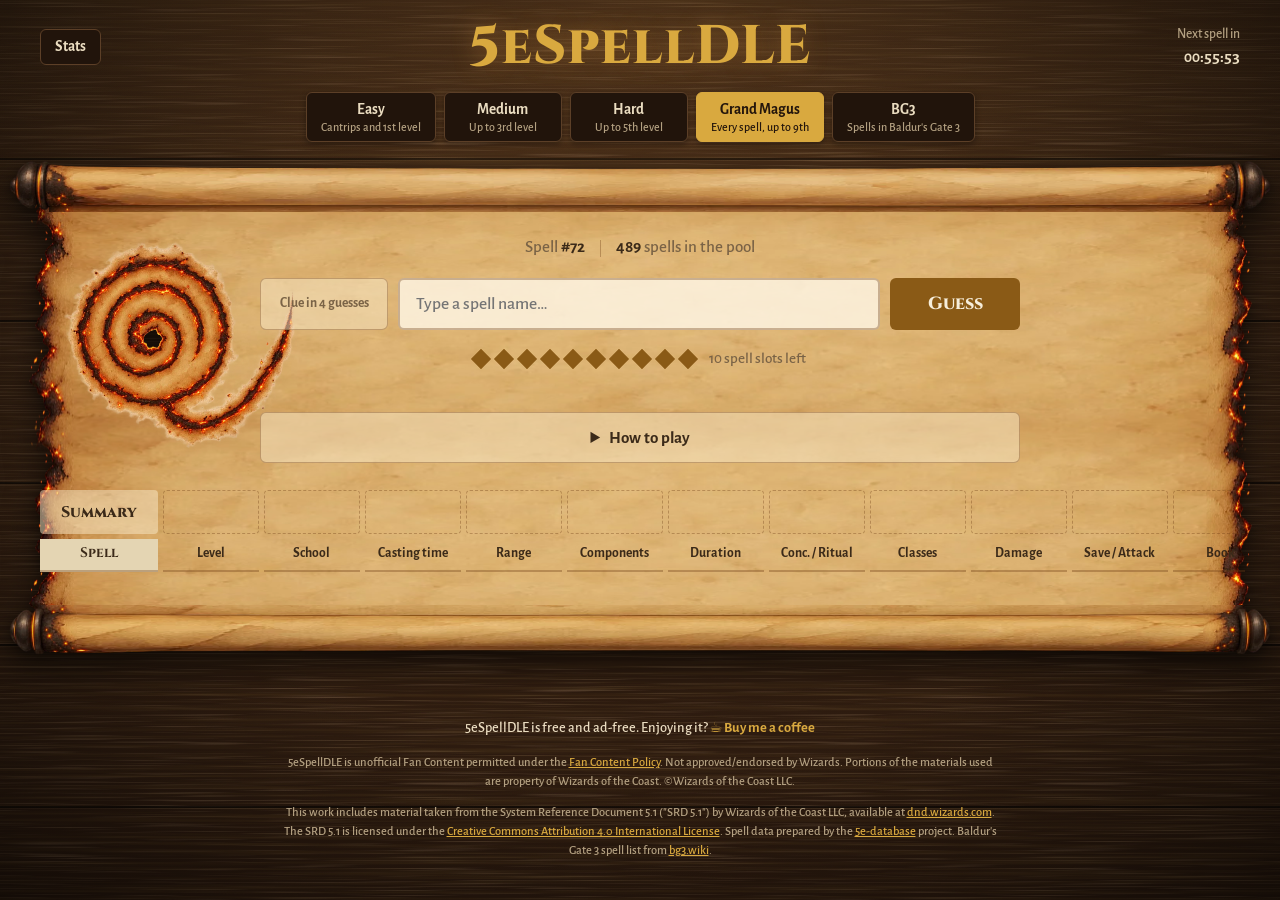
==== commit b4c1bc51: "Added all spell school variants" ====
--- a/index.html
+++ b/index.html
@@ -85,6 +85,7 @@
   </dialog>
 
   <footer>
+    <p class="support">5eSpellDLE is free and ad-free. Enjoying it? <a href="support/" target="_blank" rel="noopener">☕ Buy me a coffee</a></p>
     <p>5eSpellDLE is unofficial Fan Content permitted under the <a href="https://company.wizards.com/en/legal/fancontentpolicy">Fan Content Policy</a>. Not approved/endorsed by Wizards. Portions of the materials used are property of Wizards of the Coast. ©Wizards of the Coast LLC.</p>
     <p>This work includes material taken from the System Reference Document 5.1 ("SRD 5.1") by Wizards of the Coast LLC, available at
       <a href="https://dnd.wizards.com/resources/systems-reference-document">dnd.wizards.com</a>. The SRD 5.1 is licensed under the
--- a/style.css
+++ b/style.css
@@ -147,60 +147,129 @@
 [data-scroll] footer { margin-top: auto; }
 
 /* ---------- School scrolls ----------
-   One block per school. Painted schools swap the CSS paper and rollers for
-   artwork in img/<school>/ (built from img/raw/<school>/ by
-   tools/scroll_assets.py). Schools without a block use the plain scroll. */
-
-/* Evocation: a scroll that's been set alight */
-[data-scroll="evocation"] main {
+   Painted schools swap the CSS paper and rollers for artwork in img/<school>/
+   (built from img/raw/<school>/ by tools/scroll_assets.py). The layout below
+   is shared; each school only sets its artwork and sizes. Schools without a
+   block use the plain scroll. Slice numbers are in the built images' pixels. */
+:is([data-scroll="evocation"], [data-scroll="illusion"], [data-scroll="abjuration"], [data-scroll="divination"], [data-scroll="enchantment"], [data-scroll="conjuration"], [data-scroll="necromancy"], [data-scroll="transmutation"]) main {
   --roll-h: 52px;
-  --edge-w: 52px;   /* on-screen width of each burnt edge */
+  --art-hole: none;   /* optional see-through hole cut where the sigil sits */
   --sigil: left 26px top 34px / 250px auto no-repeat;   /* where the sigil (and its hole) sit */
-  /* Experiment: let the painted paper show through the UI instead of pale cream boxes */
+  /* let the painted paper show through the UI instead of pale cream boxes */
   --panel: rgba(250, 234, 200, 0.5);
   --line: rgba(110, 60, 20, 0.35);
 }
-[data-scroll="evocation"] #guess-input { background: rgba(255, 247, 230, 0.82); }
-[data-scroll="evocation"] #suggestions { background: #f6e8cc; }   /* stays solid: it opens over the board
-/* The sheet: burnt edges stay a fixed width, the middle stretches sideways,
-   and the whole strip repeats downwards as the board grows */
-[data-scroll="evocation"] .paper::before {
+:is([data-scroll="evocation"], [data-scroll="illusion"], [data-scroll="abjuration"], [data-scroll="divination"], [data-scroll="enchantment"], [data-scroll="conjuration"], [data-scroll="necromancy"], [data-scroll="transmutation"]) #guess-input { background: rgba(255, 247, 230, 0.82); }
+/* stays solid: it opens over the board */
+:is([data-scroll="evocation"], [data-scroll="illusion"], [data-scroll="abjuration"], [data-scroll="divination"], [data-scroll="enchantment"], [data-scroll="conjuration"], [data-scroll="necromancy"], [data-scroll="transmutation"]) #suggestions { background: #f6e8cc; }
+
+/* The sheet: the painted edges stay a fixed width, the middle stretches
+   sideways, and the whole strip repeats downwards as the board grows */
+:is([data-scroll="evocation"], [data-scroll="illusion"], [data-scroll="abjuration"], [data-scroll="divination"], [data-scroll="enchantment"], [data-scroll="conjuration"], [data-scroll="necromancy"], [data-scroll="transmutation"]) .paper::before {
   background: none;
   border-style: solid;
   border-width: 0 var(--edge-w);
-  border-image: url("img/evocation/middle.webp") 0 100 fill / 0 var(--edge-w) / 0 stretch round;
-  /* cut the sigil's burnt-through hole out of the sheet too, so it's see-through */
-  -webkit-mask: url("img/evocation/sigil-hole.webp") var(--sigil), linear-gradient(#000, #000);
-  mask: url("img/evocation/sigil-hole.webp") var(--sigil), linear-gradient(#000, #000);
+  border-image: var(--art-middle) 0 var(--middle-slice) fill / 0 var(--edge-w) / 0 stretch round;
+  /* cut the sigil's hole (if it has one) out of the sheet too, so it's see-through */
+  -webkit-mask: var(--art-hole) var(--sigil), linear-gradient(#000, #000);
+  mask: var(--art-hole) var(--sigil), linear-gradient(#000, #000);
   -webkit-mask-composite: xor;
   mask-composite: exclude;
 }
-/* The burning sigil, in the open space left of the guess input */
-[data-scroll="evocation"] .paper::after {
+/* The sigil, in the open space left of the guess input */
+:is([data-scroll="evocation"], [data-scroll="illusion"], [data-scroll="abjuration"], [data-scroll="divination"], [data-scroll="enchantment"], [data-scroll="conjuration"], [data-scroll="necromancy"], [data-scroll="transmutation"]) .paper::after {
   -webkit-mask: none;
   mask: none;
   box-shadow: none;
-  background: url("img/evocation/sigil.webp") var(--sigil);
+  background: var(--art-sigil) var(--sigil);
 }
 /* Rollers: the end caps keep their shape, the roll stretches between them */
-[data-scroll="evocation"] main::before,
-[data-scroll="evocation"] main::after {
+:is([data-scroll="evocation"], [data-scroll="illusion"], [data-scroll="abjuration"], [data-scroll="divination"], [data-scroll="enchantment"], [data-scroll="conjuration"], [data-scroll="necromancy"], [data-scroll="transmutation"]) main::before,
+:is([data-scroll="evocation"], [data-scroll="illusion"], [data-scroll="abjuration"], [data-scroll="divination"], [data-scroll="enchantment"], [data-scroll="conjuration"], [data-scroll="necromancy"], [data-scroll="transmutation"]) main::after {
   background: none;
   border-radius: 0;
   border-style: solid;
 }
-[data-scroll="evocation"] main::before {
-  border-width: 0 66px;
-  border-image: url("img/evocation/roll-top.webp") 0 152 fill / 0 66px / 0 stretch;
-}
-[data-scroll="evocation"] main::after {
-  border-width: 0 69px;
-  border-image: url("img/evocation/roll-bottom.webp") 0 160 fill / 0 69px / 0 stretch;
+:is([data-scroll="evocation"], [data-scroll="illusion"], [data-scroll="abjuration"], [data-scroll="divination"], [data-scroll="enchantment"], [data-scroll="conjuration"], [data-scroll="necromancy"], [data-scroll="transmutation"]) main::before {
+  border-width: 0 var(--roll-top-w);
+  border-image: var(--art-roll-top) 0 var(--roll-top-slice) fill / 0 var(--roll-top-w) / 0 stretch;
+}
+:is([data-scroll="evocation"], [data-scroll="illusion"], [data-scroll="abjuration"], [data-scroll="divination"], [data-scroll="enchantment"], [data-scroll="conjuration"], [data-scroll="necromancy"], [data-scroll="transmutation"]) main::after {
+  border-width: 0 var(--roll-bottom-w);
+  border-image: var(--art-roll-bottom) 0 var(--roll-bottom-slice) fill / 0 var(--roll-bottom-w) / 0 stretch;
 }
 /* On phones the sigil would sit under the input, so leave it out */
 @media (max-width: 700px) {
-  [data-scroll="evocation"] .paper::before { -webkit-mask: none; mask: none; }
-  [data-scroll="evocation"] .paper::after { background: none; }
+  :is([data-scroll="evocation"], [data-scroll="illusion"], [data-scroll="abjuration"], [data-scroll="divination"], [data-scroll="enchantment"], [data-scroll="conjuration"], [data-scroll="necromancy"], [data-scroll="transmutation"]) .paper::before { -webkit-mask: none; mask: none; }
+  :is([data-scroll="evocation"], [data-scroll="illusion"], [data-scroll="abjuration"], [data-scroll="divination"], [data-scroll="enchantment"], [data-scroll="conjuration"], [data-scroll="necromancy"], [data-scroll="transmutation"]) .paper::after { background: none; }
+}
+
+/* Abjuration: silver end caps and glowing blue ward-runes down the edges */
+[data-scroll="abjuration"] main {
+  --art-middle: url("img/abjuration/middle.webp");      --middle-slice: 120;      --edge-w: 60px;
+  --art-roll-top: url("img/abjuration/roll-top.webp");       --roll-top-slice: 172;    --roll-top-w: 75px;
+  --art-roll-bottom: url("img/abjuration/roll-bottom.webp"); --roll-bottom-slice: 225; --roll-bottom-w: 98px;
+  --art-sigil: url("img/abjuration/sigil.webp");
+}
+
+/* Divination: gold end caps and holy-lit constellations down the edges */
+[data-scroll="divination"] main {
+  --art-middle: url("img/divination/middle.webp");      --middle-slice: 130;      --edge-w: 65px;
+  --art-roll-top: url("img/divination/roll-top.webp");       --roll-top-slice: 230;    --roll-top-w: 100px;
+  --art-roll-bottom: url("img/divination/roll-bottom.webp"); --roll-bottom-slice: 240; --roll-bottom-w: 104px;
+  --art-sigil: url("img/divination/sigil.webp");
+}
+
+/* Enchantment: rose-gold end caps and pink smoke winding down the edges */
+[data-scroll="enchantment"] main {
+  --art-middle: url("img/enchantment/middle.webp");      --middle-slice: 135;      --edge-w: 68px;
+  --art-roll-top: url("img/enchantment/roll-top.webp");       --roll-top-slice: 180;    --roll-top-w: 78px;
+  --art-roll-bottom: url("img/enchantment/roll-bottom.webp"); --roll-bottom-slice: 182; --roll-bottom-w: 79px;
+  --art-sigil: url("img/enchantment/sigil.webp");
+}
+
+/* Conjuration: gold end caps set with teal crystals, portal light spiralling down the edges */
+[data-scroll="conjuration"] main {
+  --art-middle: url("img/conjuration/middle.webp");      --middle-slice: 148;      --edge-w: 74px;
+  --art-roll-top: url("img/conjuration/roll-top.webp");       --roll-top-slice: 205;    --roll-top-w: 89px;
+  --art-roll-bottom: url("img/conjuration/roll-bottom.webp"); --roll-bottom-slice: 220; --roll-bottom-w: 95px;
+  --art-sigil: url("img/conjuration/sigil.webp");
+}
+
+/* Necromancy: skull end caps and a spine of bone down each edge */
+[data-scroll="necromancy"] main {
+  --art-middle: url("img/necromancy/middle.webp");      --middle-slice: 100;      --edge-w: 50px;
+  --art-roll-top: url("img/necromancy/roll-top.webp");       --roll-top-slice: 175;    --roll-top-w: 76px;
+  --art-roll-bottom: url("img/necromancy/roll-bottom.webp"); --roll-bottom-slice: 185; --roll-bottom-w: 80px;
+  --art-sigil: url("img/necromancy/sigil.webp");
+}
+
+/* Transmutation: crumbling stone end caps veined with gold, stone chips turning to gold down the edges */
+[data-scroll="transmutation"] main {
+  --art-middle: url("img/transmutation/middle.webp");      --middle-slice: 132;      --edge-w: 66px;
+  --art-roll-top: url("img/transmutation/roll-top.webp");       --roll-top-slice: 152;    --roll-top-w: 66px;
+  --art-roll-bottom: url("img/transmutation/roll-bottom.webp"); --roll-bottom-slice: 162; --roll-bottom-w: 70px;
+  --art-sigil: url("img/transmutation/sigil.webp");
+}
+
+/* Evocation: a scroll that's been set alight */
+[data-scroll="evocation"] main {
+  --art-middle: url("img/evocation/middle.webp");      --middle-slice: 100;      --edge-w: 52px;
+  --art-roll-top: url("img/evocation/roll-top.webp");       --roll-top-slice: 152;    --roll-top-w: 66px;
+  --art-roll-bottom: url("img/evocation/roll-bottom.webp"); --roll-bottom-slice: 160; --roll-bottom-w: 69px;
+  --art-sigil: url("img/evocation/sigil.webp");
+  --art-hole: url("img/evocation/sigil-hole.webp");
+}
+
+/* Illusion: the edges dissolve into lavender mist */
+[data-scroll="illusion"] main {
+  --art-middle: url("img/illusion/middle.webp");      --middle-slice: 180;      --edge-w: 90px;
+  --art-roll-top: url("img/illusion/roll-top.webp");       --roll-top-slice: 160;    --roll-top-w: 69px;
+  --art-roll-bottom: url("img/illusion/roll-bottom.webp"); --roll-bottom-slice: 151; --roll-bottom-w: 65px;
+  --art-sigil: url("img/illusion/sigil.webp");
+}
+@media (max-width: 700px) {
+  [data-scroll="illusion"] main { --edge-w: 54px; }   /* the mist takes too much of a phone screen */
 }
 
 /* scroll-edges:start (generated by tools/scroll_edges.py, don't edit by hand) */
@@ -434,6 +503,41 @@
   cursor: pointer;
 }
 
+/* Spell card after a win: styled like a sourcebook stat block */
+.spell-card {
+  --card-ink: #2b1d10;
+  --card-red: #6b1d0e;
+  margin: 18px auto 0;
+  padding: 18px 22px 16px;
+  text-align: left;
+  color: var(--card-ink);
+  background: #f6ecd4;
+  border: 1px solid rgba(107, 29, 14, 0.35);
+  border-radius: 4px;
+  box-shadow: inset 0 0 24px rgba(140, 95, 40, 0.18), 0 2px 8px rgba(0, 0, 0, 0.25);
+}
+.spell-card header { padding-bottom: 8px; margin-bottom: 10px; border-bottom: 2px solid transparent;
+  border-image: linear-gradient(to right, var(--card-red), transparent) 1; }
+.spell-card h3 { margin: 0; font: 800 1.5rem/1.15 var(--display); color: var(--card-red); letter-spacing: 0.02em; }
+.result .spell-card .spell-kind { margin: 2px 0 0; font-style: italic; }
+.spell-card dl { margin: 0; }
+.spell-card dt { display: inline; font-weight: 800; color: var(--card-red); }
+.spell-card dt::after { content: ": "; }
+.spell-card dd { display: inline; margin: 0; }
+.spell-stats { display: grid; grid-template-columns: repeat(auto-fit, minmax(260px, 1fr)); gap: 3px 18px;
+  padding-bottom: 10px; margin-bottom: 10px; border-bottom: 1px solid rgba(107, 29, 14, 0.3); }
+.spell-desc { line-height: 1.5; }
+.result .spell-card .spell-desc p { margin: 0 0 9px; }
+.spell-desc table { width: 100%; margin: 4px 0 12px; border-collapse: collapse; font-size: 0.92em; }
+.spell-desc th, .spell-desc td { padding: 4px 8px; text-align: left; vertical-align: top; }
+.spell-desc th:first-child, .spell-desc td:first-child { white-space: nowrap; }
+.spell-desc th { color: var(--card-red); border-bottom: 1px solid rgba(107, 29, 14, 0.4); }
+.spell-desc tbody tr:nth-child(odd) { background: rgba(140, 95, 40, 0.1); }
+.result .spell-card .spell-note { font-style: italic; color: #6a5238; }
+.result .spell-card .spell-credit { margin: 10px 0 0; font-size: 0.75rem; color: #7a6346; }
+.spell-extras { display: grid; gap: 2px; padding-top: 10px; margin-top: 4px; font-size: 0.92rem;
+  border-top: 1px solid rgba(107, 29, 14, 0.3); }
+
 /* ---------- How to play ---------- */
 .how {
   max-width: 760px;
@@ -573,6 +677,13 @@
   color: var(--muted);
   text-align: center;
 }
+
+/* "Buy me a coffee": links to /support, which forwards to the donation page */
+.support a { font-weight: 700; text-decoration: none; white-space: nowrap; }
+.support a:hover { text-decoration: underline; }
+footer .support { font-size: 0.9rem; color: var(--parchment); }
+.result .support { margin: 12px 0 0; font-size: 0.9rem; color: var(--muted); }
+.result .support a { color: var(--gold); }
 
 /* ---------- Small screens ---------- */
 @media (max-width: 640px) {
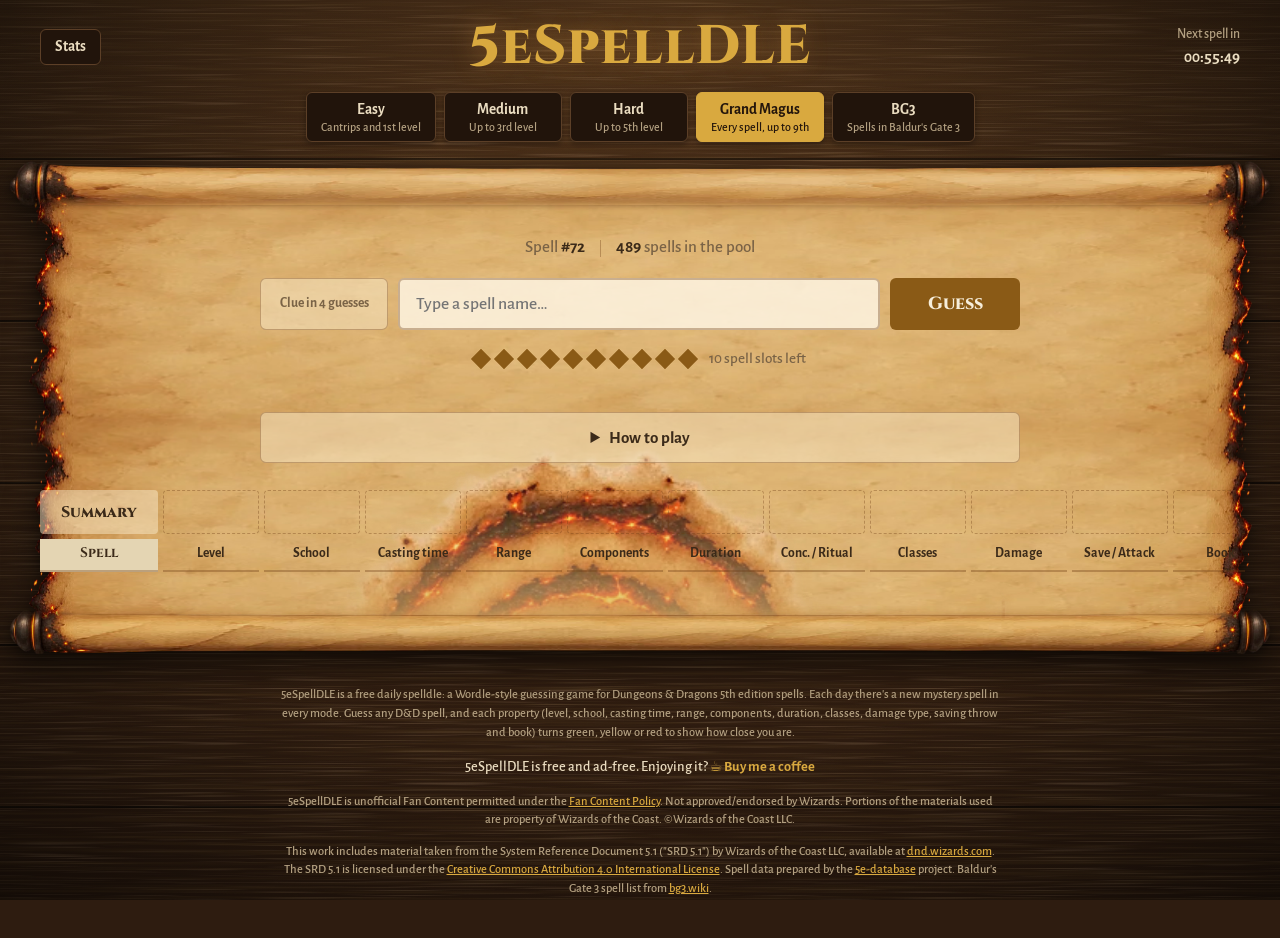
==== commit 0cc610d5: "Browser cleanup" ====
--- a/index.html
+++ b/index.html
@@ -3,9 +3,26 @@
 <head>
   <meta charset="utf-8">
   <meta name="viewport" content="width=device-width, initial-scale=1">
-  <title>5eSpellDLE – guess the daily D&amp;D 5e spell</title>
-  <meta name="description" content="A daily guessing game for Dungeons & Dragons 5th edition spells.">
-  <link rel="icon" href="data:image/svg+xml,<svg xmlns='http://www.w3.org/2000/svg' viewBox='0 0 100 100'><text y='.9em' font-size='90'>📜</text></svg>">
+  <title>5eSpellDLE – Daily D&amp;D 5e Spell Guessing Game</title>
+  <meta name="description" content="5eSpellDLE is a free daily spelldle: a Wordle-style game where you guess the D&amp;D 5e spell of the day from its level, school, classes, components and more. Five modes, from Easy to Grand Magus and BG3.">
+  <link rel="canonical" href="https://5espelldle.com/">
+  <meta name="theme-color" content="#131a2e">
+  <link rel="icon" href="favicon.ico" sizes="any">
+  <link rel="icon" href="favicon-32.png" type="image/png" sizes="32x32">
+  <link rel="icon" href="favicon.png" type="image/png" sizes="48x48">
+  <link rel="apple-touch-icon" href="apple-touch-icon.png">
+
+  <!-- Link previews (Discord, Reddit, iMessage, X…) -->
+  <meta property="og:type" content="website">
+  <meta property="og:site_name" content="5eSpellDLE">
+  <meta property="og:url" content="https://5espelldle.com/">
+  <meta property="og:title" content="5eSpellDLE – Daily D&amp;D 5e Spell Guessing Game">
+  <meta property="og:description" content="Guess the D&amp;D 5e spell of the day in 10 tries. A free, ad-free spelldle with five modes, from Easy to Grand Magus and BG3.">
+  <meta property="og:image" content="https://5espelldle.com/og-image.png">
+  <meta property="og:image:width" content="1200">
+  <meta property="og:image:height" content="630">
+  <meta property="og:image:alt" content="5eSpellDLE: guess the daily D&amp;D 5e spell">
+  <meta name="twitter:card" content="summary_large_image">
   <link rel="preconnect" href="https://fonts.googleapis.com">
   <link rel="preconnect" href="https://fonts.gstatic.com" crossorigin>
   <link href="https://fonts.googleapis.com/css2?family=Cinzel:wght@600;800&family=Alegreya+Sans:wght@400;500;700;800&display=swap" rel="stylesheet">
@@ -85,6 +102,7 @@
   </dialog>
 
   <footer>
+    <p>5eSpellDLE is a free daily spelldle: a Wordle-style guessing game for Dungeons &amp; Dragons 5th edition spells. Each day there's a new mystery spell in every mode. Guess any D&amp;D spell, and each property (level, school, casting time, range, components, duration, classes, damage type, saving throw and book) turns green, yellow or red to show how close you are.</p>
     <p class="support">5eSpellDLE is free and ad-free. Enjoying it? <a href="support/" target="_blank" rel="noopener">☕ Buy me a coffee</a></p>
     <p>5eSpellDLE is unofficial Fan Content permitted under the <a href="https://company.wizards.com/en/legal/fancontentpolicy">Fan Content Policy</a>. Not approved/endorsed by Wizards. Portions of the materials used are property of Wizards of the Coast. ©Wizards of the Coast LLC.</p>
     <p>This work includes material taken from the System Reference Document 5.1 ("SRD 5.1") by Wizards of the Coast LLC, available at
--- a/style.css
+++ b/style.css
@@ -146,6 +146,10 @@
 [data-scroll] main::after  { bottom: calc(-1 * var(--roll-h) / 2); }
 [data-scroll] footer { margin-top: auto; }
 
+/* How much of the school sigil is showing, 0 to 1 (set by game.js).
+   Registered so it can be transitioned. */
+@property --sigil-reveal { syntax: "<number>"; inherits: true; initial-value: 0; }
+
 /* ---------- School scrolls ----------
    Painted schools swap the CSS paper and rollers for artwork in img/<school>/
    (built from img/raw/<school>/ by tools/scroll_assets.py). The layout below
@@ -154,7 +158,18 @@
 :is([data-scroll="evocation"], [data-scroll="illusion"], [data-scroll="abjuration"], [data-scroll="divination"], [data-scroll="enchantment"], [data-scroll="conjuration"], [data-scroll="necromancy"], [data-scroll="transmutation"]) main {
   --roll-h: 52px;
   --art-hole: none;   /* optional see-through hole cut where the sigil sits */
-  --sigil: left 26px top 34px / 250px auto no-repeat;   /* where the sigil (and its hole) sit */
+  --roll-top-ext: 0;  --roll-bottom-ext: 0;   /* artwork past the rollers' outer edges, in image px */
+  /* The sigil sits big and centred behind the board (game.js sets --sigil-top
+     to where the guess rows start) and is wiped in from the top as guesses are
+     made. It's lifted so its top already shows behind the summary before the
+     first guess. */
+  --sigil-size: min(760px, 88vw);
+  --sigil-lift: 200px;
+  --sigil: 50% calc(var(--sigil-top, 0px) - var(--sigil-lift)) / var(--sigil-size) var(--sigil-size) no-repeat;
+  /* opaque over the revealed part of the sigil, with a soft leading edge */
+  --sigil-shown: linear-gradient(#000 calc((var(--sigil-reveal) * 1.25 - 0.25) * 100%), transparent calc(var(--sigil-reveal) * 1.25 * 100%));
+  --sigil-hidden: linear-gradient(transparent calc((var(--sigil-reveal) * 1.25 - 0.25) * 100%), #000 calc(var(--sigil-reveal) * 1.25 * 100%));
+  transition: --sigil-reveal 1.6s ease-out;
   /* let the painted paper show through the UI instead of pale cream boxes */
   --panel: rgba(250, 234, 200, 0.5);
   --line: rgba(110, 60, 20, 0.35);
@@ -170,18 +185,21 @@
   border-style: solid;
   border-width: 0 var(--edge-w);
   border-image: var(--art-middle) 0 var(--middle-slice) fill / 0 var(--edge-w) / 0 stretch round;
-  /* cut the sigil's hole (if it has one) out of the sheet too, so it's see-through */
-  -webkit-mask: var(--art-hole) var(--sigil), linear-gradient(#000, #000);
-  mask: var(--art-hole) var(--sigil), linear-gradient(#000, #000);
-  -webkit-mask-composite: xor;
-  mask-composite: exclude;
-}
-/* The sigil, in the open space left of the guess input */
+  /* cut the sigil's hole (if it has one) out of the sheet too, so it's see-through,
+     but only as far as the sigil has been revealed: (sheet - hole) + unrevealed */
+  -webkit-mask: var(--sigil-hidden) var(--sigil), var(--art-hole) var(--sigil), linear-gradient(#000, #000);
+  mask: var(--sigil-hidden) var(--sigil), var(--art-hole) var(--sigil), linear-gradient(#000, #000);
+  -webkit-mask-composite: source-over, xor;
+  mask-composite: add, exclude;
+}
+/* The sigil, behind the board */
 :is([data-scroll="evocation"], [data-scroll="illusion"], [data-scroll="abjuration"], [data-scroll="divination"], [data-scroll="enchantment"], [data-scroll="conjuration"], [data-scroll="necromancy"], [data-scroll="transmutation"]) .paper::after {
   -webkit-mask: none;
   mask: none;
   box-shadow: none;
   background: var(--art-sigil) var(--sigil);
+  -webkit-mask: var(--sigil-shown) var(--sigil);
+  mask: var(--sigil-shown) var(--sigil);
 }
 /* Rollers: the end caps keep their shape, the roll stretches between them */
 :is([data-scroll="evocation"], [data-scroll="illusion"], [data-scroll="abjuration"], [data-scroll="divination"], [data-scroll="enchantment"], [data-scroll="conjuration"], [data-scroll="necromancy"], [data-scroll="transmutation"]) main::before,
@@ -192,16 +210,12 @@
 }
 :is([data-scroll="evocation"], [data-scroll="illusion"], [data-scroll="abjuration"], [data-scroll="divination"], [data-scroll="enchantment"], [data-scroll="conjuration"], [data-scroll="necromancy"], [data-scroll="transmutation"]) main::before {
   border-width: 0 var(--roll-top-w);
-  border-image: var(--art-roll-top) 0 var(--roll-top-slice) fill / 0 var(--roll-top-w) / 0 stretch;
+  /* roller images are 120px tall at --roll-h, plus their glow drawn outside the box */
+  border-image: var(--art-roll-top) 0 var(--roll-top-slice) fill / 0 var(--roll-top-w) / calc(var(--roll-h) * var(--roll-top-ext) / 120) 0 0 stretch;
 }
 :is([data-scroll="evocation"], [data-scroll="illusion"], [data-scroll="abjuration"], [data-scroll="divination"], [data-scroll="enchantment"], [data-scroll="conjuration"], [data-scroll="necromancy"], [data-scroll="transmutation"]) main::after {
   border-width: 0 var(--roll-bottom-w);
-  border-image: var(--art-roll-bottom) 0 var(--roll-bottom-slice) fill / 0 var(--roll-bottom-w) / 0 stretch;
-}
-/* On phones the sigil would sit under the input, so leave it out */
-@media (max-width: 700px) {
-  :is([data-scroll="evocation"], [data-scroll="illusion"], [data-scroll="abjuration"], [data-scroll="divination"], [data-scroll="enchantment"], [data-scroll="conjuration"], [data-scroll="necromancy"], [data-scroll="transmutation"]) .paper::before { -webkit-mask: none; mask: none; }
-  :is([data-scroll="evocation"], [data-scroll="illusion"], [data-scroll="abjuration"], [data-scroll="divination"], [data-scroll="enchantment"], [data-scroll="conjuration"], [data-scroll="necromancy"], [data-scroll="transmutation"]) .paper::after { background: none; }
+  border-image: var(--art-roll-bottom) 0 var(--roll-bottom-slice) fill / 0 var(--roll-bottom-w) / 0 0 calc(var(--roll-h) * var(--roll-bottom-ext) / 120) stretch;
 }
 
 /* Abjuration: silver end caps and glowing blue ward-runes down the edges */
@@ -217,6 +231,7 @@
   --art-middle: url("img/divination/middle.webp");      --middle-slice: 130;      --edge-w: 65px;
   --art-roll-top: url("img/divination/roll-top.webp");       --roll-top-slice: 230;    --roll-top-w: 100px;
   --art-roll-bottom: url("img/divination/roll-bottom.webp"); --roll-bottom-slice: 240; --roll-bottom-w: 104px;
+  --roll-top-ext: 47; --roll-bottom-ext: 45;   /* glow past the rollers, from tools/scroll_assets.py */
   --art-sigil: url("img/divination/sigil.webp");
 }
 
@@ -225,6 +240,7 @@
   --art-middle: url("img/enchantment/middle.webp");      --middle-slice: 135;      --edge-w: 68px;
   --art-roll-top: url("img/enchantment/roll-top.webp");       --roll-top-slice: 180;    --roll-top-w: 78px;
   --art-roll-bottom: url("img/enchantment/roll-bottom.webp"); --roll-bottom-slice: 182; --roll-bottom-w: 79px;
+  --roll-top-ext: 34; --roll-bottom-ext: 44;   /* glow past the rollers, from tools/scroll_assets.py */
   --art-sigil: url("img/enchantment/sigil.webp");
 }
 
@@ -233,6 +249,7 @@
   --art-middle: url("img/conjuration/middle.webp");      --middle-slice: 148;      --edge-w: 74px;
   --art-roll-top: url("img/conjuration/roll-top.webp");       --roll-top-slice: 205;    --roll-top-w: 89px;
   --art-roll-bottom: url("img/conjuration/roll-bottom.webp"); --roll-bottom-slice: 220; --roll-bottom-w: 95px;
+  --roll-top-ext: 39; --roll-bottom-ext: 75;   /* glow past the rollers, from tools/scroll_assets.py */
   --art-sigil: url("img/conjuration/sigil.webp");
 }
 
@@ -241,6 +258,7 @@
   --art-middle: url("img/necromancy/middle.webp");      --middle-slice: 100;      --edge-w: 50px;
   --art-roll-top: url("img/necromancy/roll-top.webp");       --roll-top-slice: 175;    --roll-top-w: 76px;
   --art-roll-bottom: url("img/necromancy/roll-bottom.webp"); --roll-bottom-slice: 185; --roll-bottom-w: 80px;
+  --roll-top-ext: 29; --roll-bottom-ext: 51;   /* glow past the rollers, from tools/scroll_assets.py */
   --art-sigil: url("img/necromancy/sigil.webp");
 }
 
@@ -249,6 +267,7 @@
   --art-middle: url("img/transmutation/middle.webp");      --middle-slice: 132;      --edge-w: 66px;
   --art-roll-top: url("img/transmutation/roll-top.webp");       --roll-top-slice: 152;    --roll-top-w: 66px;
   --art-roll-bottom: url("img/transmutation/roll-bottom.webp"); --roll-bottom-slice: 162; --roll-bottom-w: 70px;
+  --roll-top-ext: 9; --roll-bottom-ext: 40;   /* glow past the rollers, from tools/scroll_assets.py */
   --art-sigil: url("img/transmutation/sigil.webp");
 }
 
@@ -266,6 +285,7 @@
   --art-middle: url("img/illusion/middle.webp");      --middle-slice: 180;      --edge-w: 90px;
   --art-roll-top: url("img/illusion/roll-top.webp");       --roll-top-slice: 160;    --roll-top-w: 69px;
   --art-roll-bottom: url("img/illusion/roll-bottom.webp"); --roll-bottom-slice: 151; --roll-bottom-w: 65px;
+  --roll-top-ext: 27; --roll-bottom-ext: 32;   /* glow past the rollers, from tools/scroll_assets.py */
   --art-sigil: url("img/illusion/sigil.webp");
 }
 @media (max-width: 700px) {
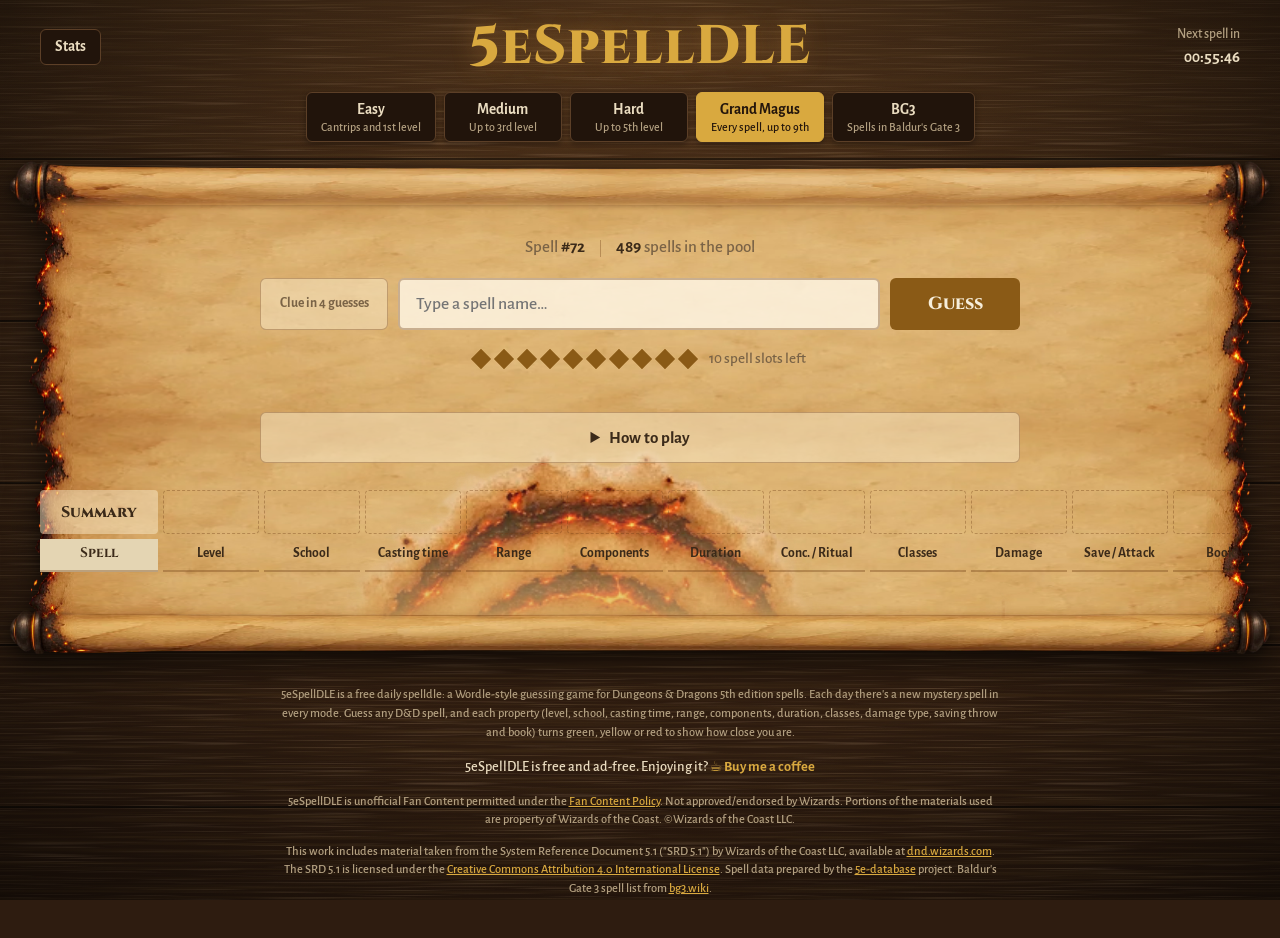
==== commit eec81d40: "Added snippet exclusion and structured data improvements" ====
--- a/index.html
+++ b/index.html
@@ -23,6 +23,34 @@
   <meta property="og:image:height" content="630">
   <meta property="og:image:alt" content="5eSpellDLE: guess the daily D&amp;D 5e spell">
   <meta name="twitter:card" content="summary_large_image">
+
+  <!-- Structured data: WebSite sets the site name Google shows above the
+       result; WebApplication describes the game itself. -->
+  <script type="application/ld+json">
+  [
+    {
+      "@context": "https://schema.org",
+      "@type": "WebSite",
+      "name": "5eSpellDLE",
+      "alternateName": ["5e SpellDLE", "5e Spelldle"],
+      "url": "https://5espelldle.com/"
+    },
+    {
+      "@context": "https://schema.org",
+      "@type": "WebApplication",
+      "name": "5eSpellDLE",
+      "url": "https://5espelldle.com/",
+      "description": "A free daily Wordle-style game where you guess the D&D 5e spell of the day from its level, school, classes, components and more. Five modes, from Easy to Grand Magus and BG3.",
+      "applicationCategory": "GameApplication",
+      "genre": "Puzzle",
+      "operatingSystem": "Any",
+      "browserRequirements": "Requires JavaScript",
+      "image": "https://5espelldle.com/og-image.png",
+      "isAccessibleForFree": true,
+      "offers": { "@type": "Offer", "price": "0", "priceCurrency": "USD" }
+    }
+  ]
+  </script>
   <link rel="preconnect" href="https://fonts.googleapis.com">
   <link rel="preconnect" href="https://fonts.gstatic.com" crossorigin>
   <link href="https://fonts.googleapis.com/css2?family=Cinzel:wght@600;800&family=Alegreya+Sans:wght@400;500;700;800&display=swap" rel="stylesheet">
@@ -42,6 +70,9 @@
 
   <main>
     <div class="paper" aria-hidden="true"></div>
+    <!-- data-nosnippet: keep search engines from using game text (clues, spell
+         descriptions) as the result snippet instead of the meta description. -->
+    <div data-nosnippet>
     <p class="meta">
       Spell <strong id="puzzle-no">#1</strong>
       <span class="sep" aria-hidden="true"></span>
@@ -69,6 +100,7 @@
     <p id="message" class="message" role="status" aria-live="polite"></p>
 
     <section id="result" class="result" hidden></section>
+    </div>
 
     <details class="how">
       <summary>How to play</summary>
@@ -82,7 +114,7 @@
       <p>You have 10 spell slots. After 4 guesses you can reveal a clue. A new spell appears at midnight, your time.</p>
     </details>
 
-    <div class="board-wrap">
+    <div class="board-wrap" data-nosnippet>
       <table class="board" id="board">
         <thead>
           <tr class="summary" id="summary-row"></tr>
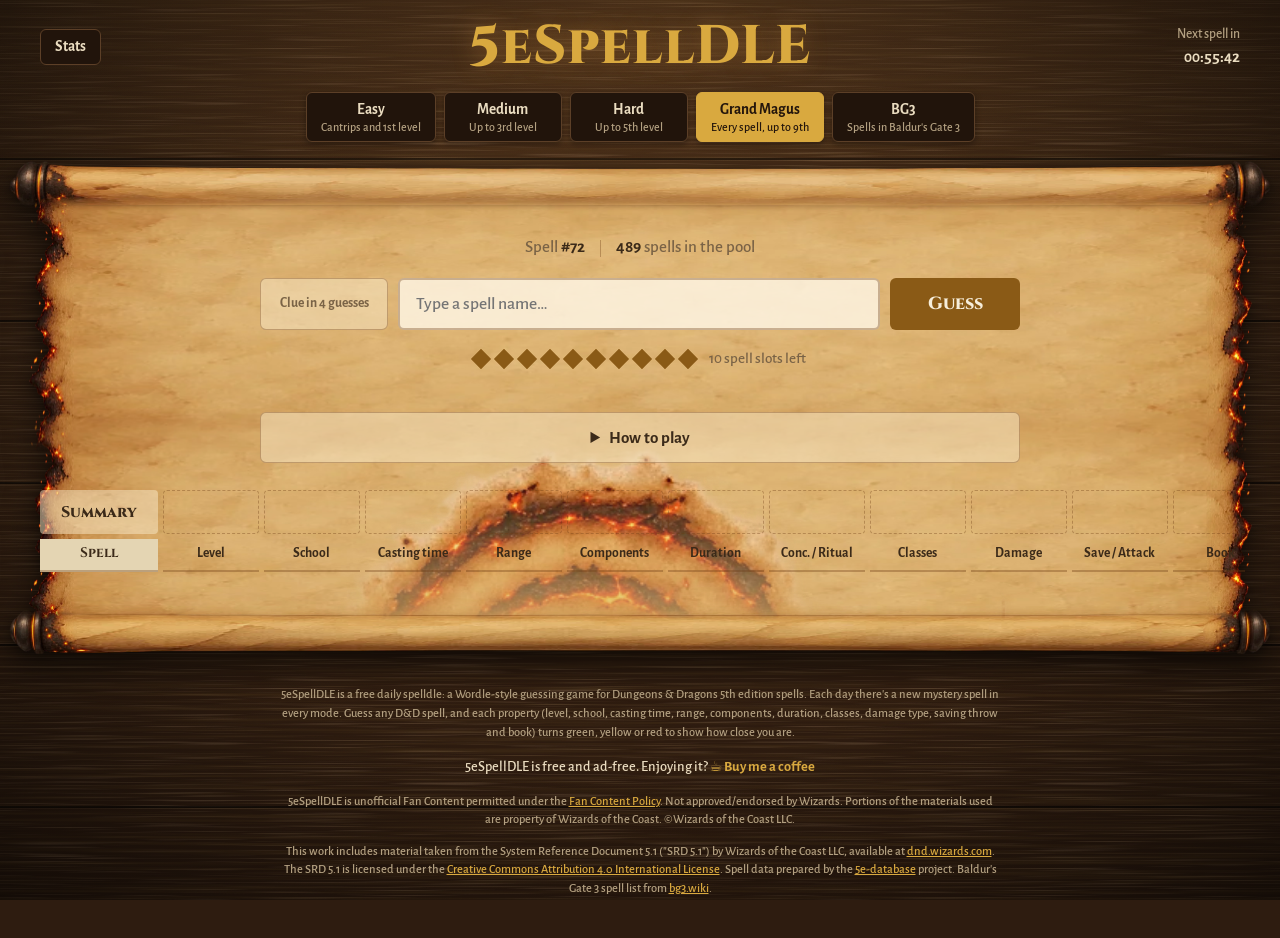
==== commit 7aab27aa: "Alternate titles" ====
--- a/index.html
+++ b/index.html
@@ -3,7 +3,7 @@
 <head>
   <meta charset="utf-8">
   <meta name="viewport" content="width=device-width, initial-scale=1">
-  <title>5eSpellDLE – Daily D&amp;D 5e Spell Guessing Game</title>
+  <title>5eSpellDLE – Spelldle: Daily D&amp;D 5e Spell Guessing Game</title>
   <meta name="description" content="5eSpellDLE is a free daily spelldle: a Wordle-style game where you guess the D&amp;D 5e spell of the day from its level, school, classes, components and more. Five modes, from Easy to Grand Magus and BG3.">
   <link rel="canonical" href="https://5espelldle.com/">
   <meta name="theme-color" content="#131a2e">
@@ -32,7 +32,7 @@
       "@context": "https://schema.org",
       "@type": "WebSite",
       "name": "5eSpellDLE",
-      "alternateName": ["5e SpellDLE", "5e Spelldle"],
+      "alternateName": ["5e SpellDLE", "5e Spelldle", "5espelldle", "Spelldle"],
       "url": "https://5espelldle.com/"
     },
     {
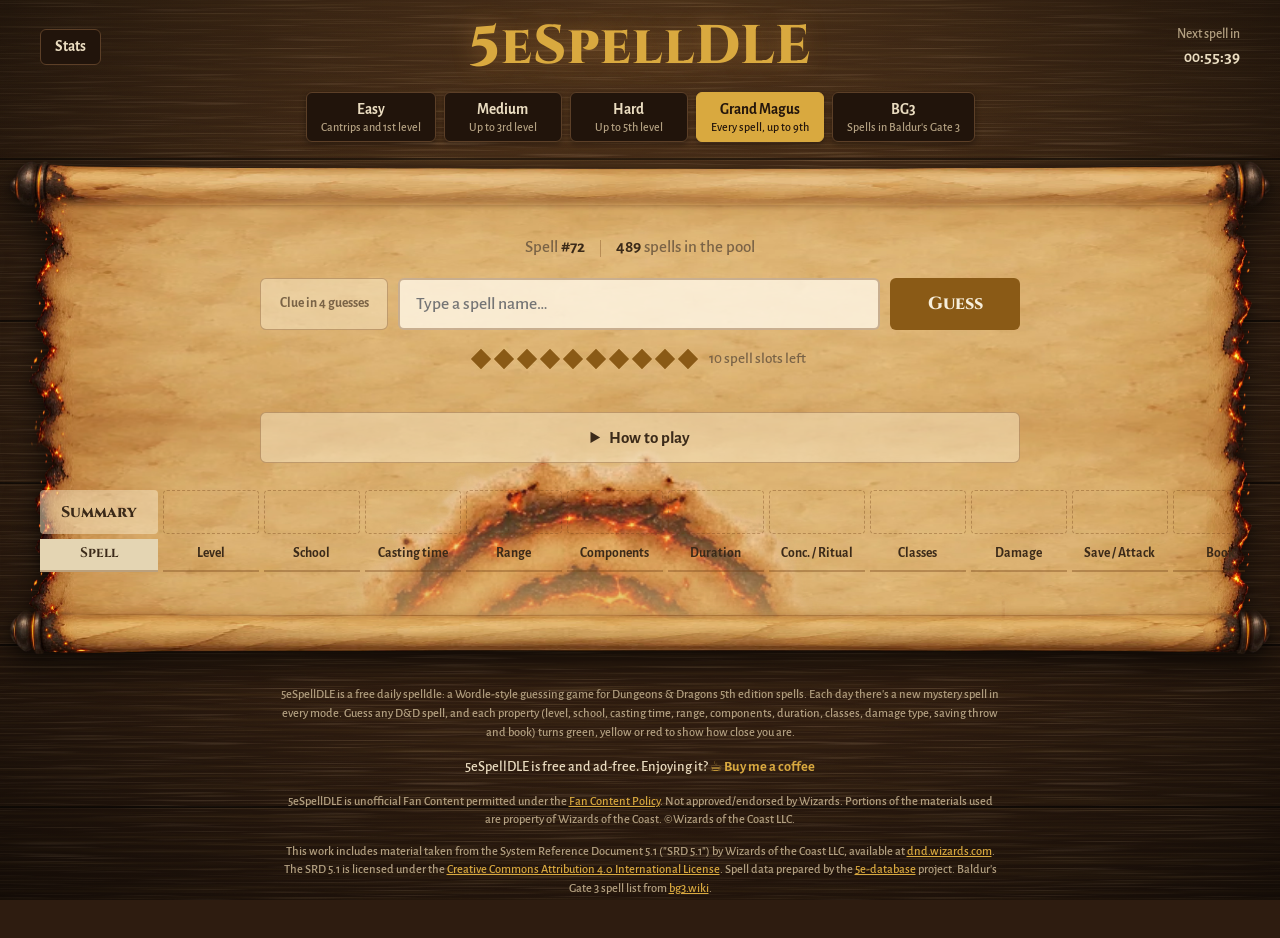
==== commit a28f839a: "Added alldle verification metadata" ====
--- a/index.html
+++ b/index.html
@@ -7,6 +7,7 @@
   <meta name="description" content="5eSpellDLE is a free daily spelldle: a Wordle-style game where you guess the D&amp;D 5e spell of the day from its level, school, classes, components and more. Five modes, from Easy to Grand Magus and BG3.">
   <link rel="canonical" href="https://5espelldle.com/">
   <meta name="theme-color" content="#131a2e">
+  <meta name="alldle-verify" content="LPVY96QHWzDYJvmHuTy61C51Y85-b_yj">
   <link rel="icon" href="favicon.ico" sizes="any">
   <link rel="icon" href="favicon-32.png" type="image/png" sizes="32x32">
   <link rel="icon" href="favicon.png" type="image/png" sizes="48x48">
